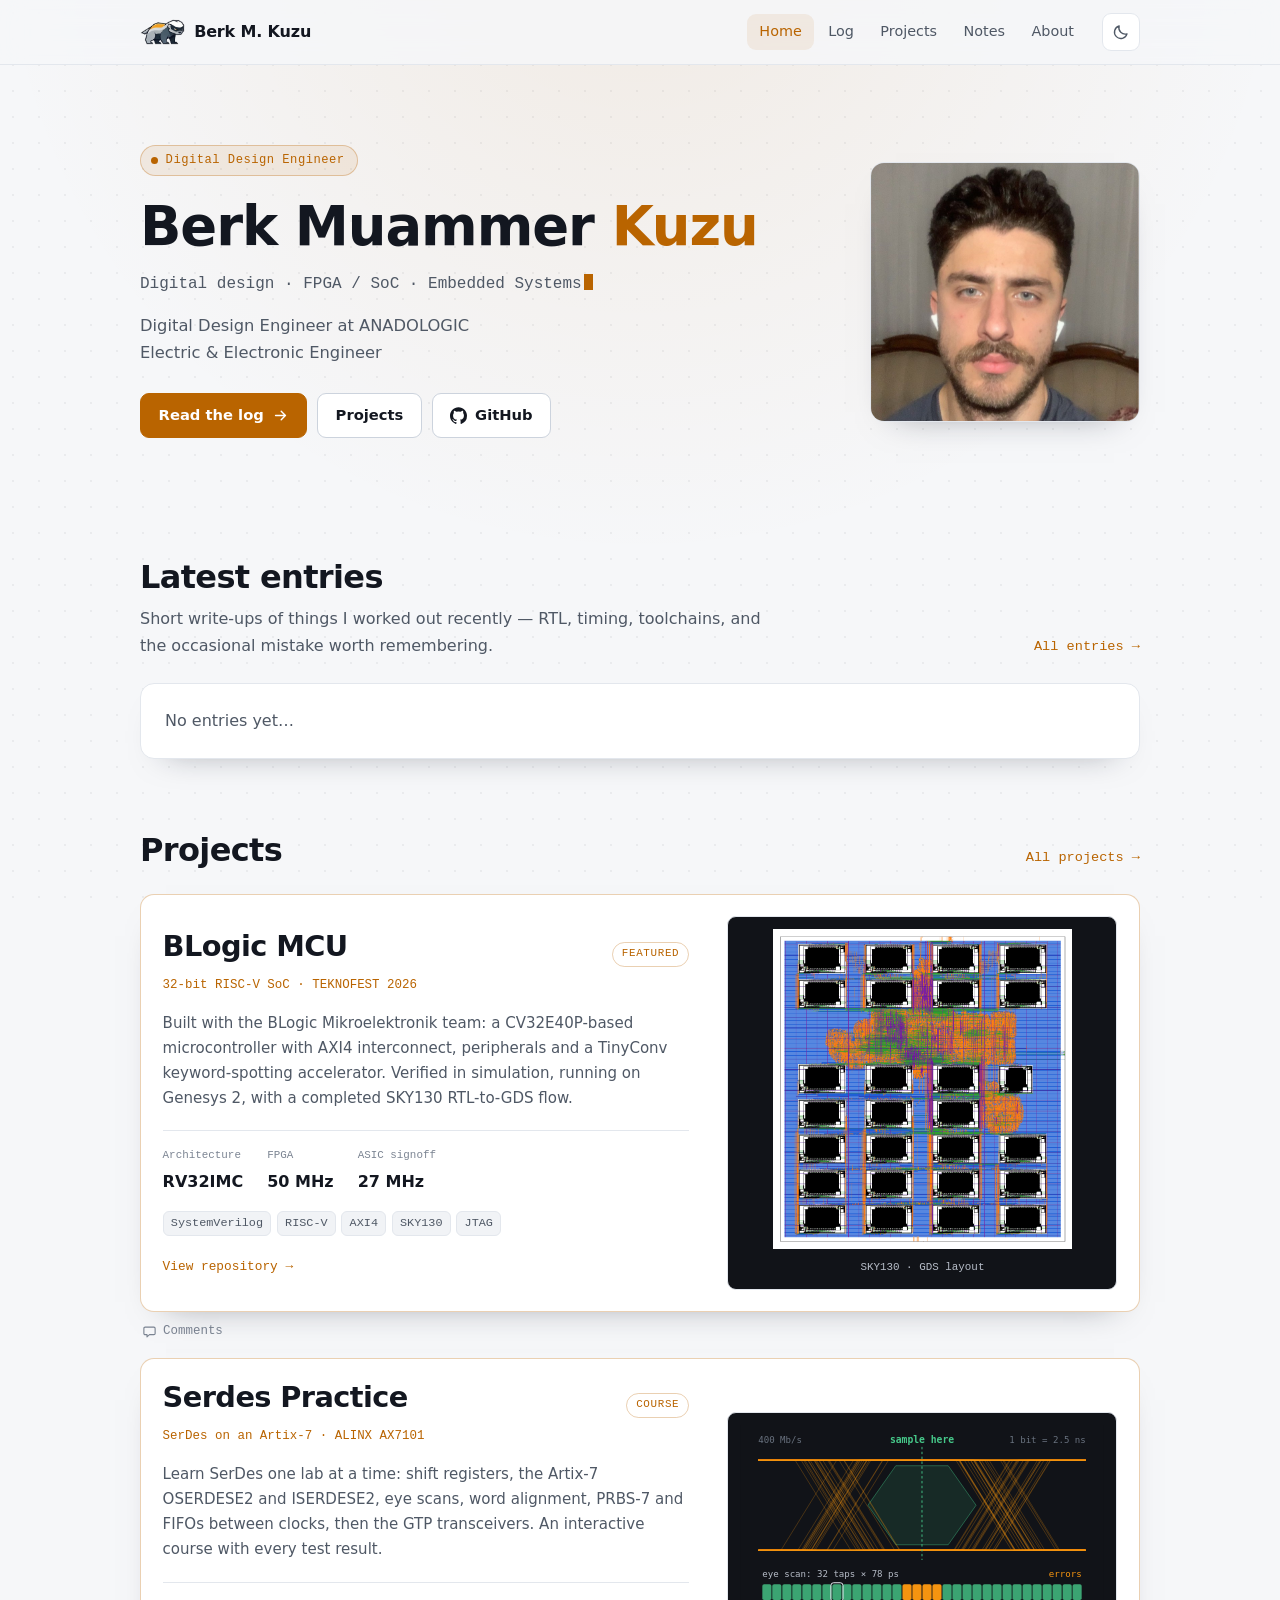
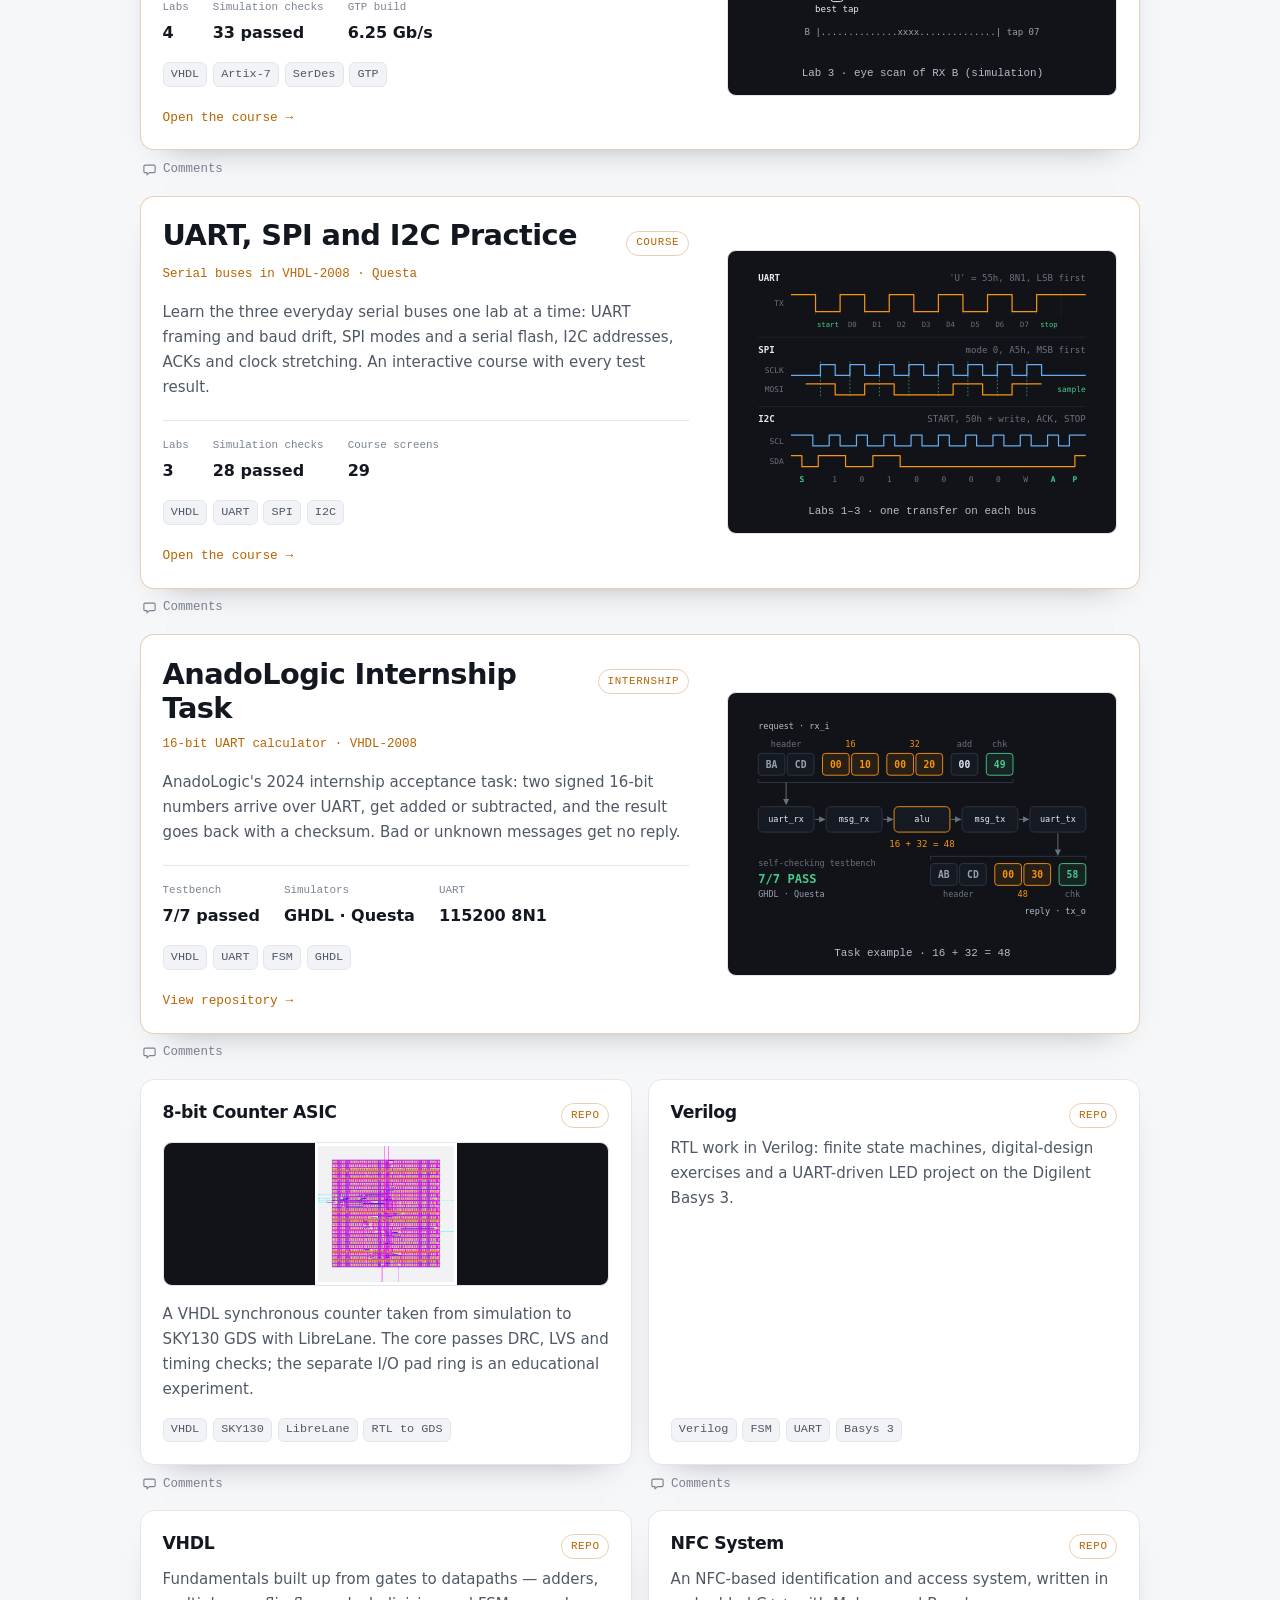
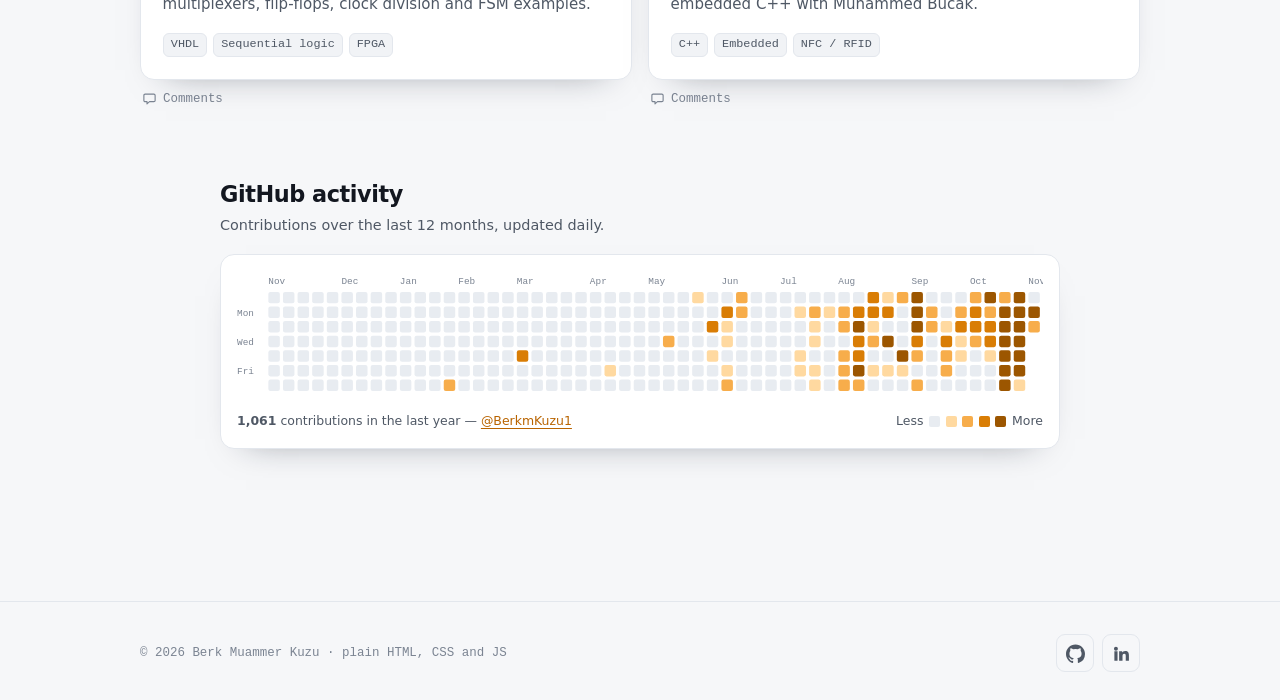
==== index.html @ ff91a5f0 "Feature UART, SPI and I2C Practice on the home and projects pages" ====
<!DOCTYPE html>
<html lang="en">
<head>
<meta charset="UTF-8">
<meta name="viewport" content="width=device-width, initial-scale=1">

<title>Berk Muammer Kuzu — Digital Design &amp; FPGA</title>
<meta name="description" content="Electrical and Electronics Engineering student at Ostim Technical University. Digital design, FPGA/RTL, embedded systems — projects, notes and a learning log.">
<meta name="author" content="Berk Muammer Kuzu">
<link rel="canonical" href="https://berkkuzu.com/">

<meta property="og:type" content="website">
<meta property="og:site_name" content="berkkuzu.com">
<meta property="og:title" content="Berk Muammer Kuzu — Digital Design &amp; FPGA">
<meta property="og:description" content="Digital design, FPGA/RTL and embedded systems. Projects, notes and a learning log.">
<meta property="og:url" content="https://berkkuzu.com/">
<meta property="og:image" content="https://berkkuzu.com/assets/og.jpg">
<meta name="twitter:card" content="summary_large_image">

<meta name="theme-color" content="#0b0d11" media="(prefers-color-scheme: dark)">
<meta name="theme-color" content="#f6f7f9" media="(prefers-color-scheme: light)">
<link rel="icon" href="assets/favicon.png" type="image/png">
<link rel="apple-touch-icon" href="assets/favicon.png">

<link rel="stylesheet" href="style.css?v=20261104">
<!-- Applied before first paint so the page never flashes the wrong palette. -->
<script>try{var t=localStorage.getItem("theme");if(t){document.documentElement.setAttribute("data-theme",t);}}catch(e){}</script>
</head>
<body>

<a class="skip-link" href="#main">Skip to content</a>

<header class="site-header">
    <div class="container header-inner">
        <a class="brand" href="index.html">
            <img src="assets/badger.png" alt="Ostim BLogic" height="26">
            <span class="brand-name">Berk M. Kuzu</span>
        </a>

        <nav class="site-nav" id="site-nav" aria-label="Main">
            <ul>
                <li><a href="index.html" aria-current="page">Home</a></li>
                <li><a href="log.html">Log</a></li>
                <li><a href="projects.html">Projects</a></li>
                <li><a href="notes.html">Notes</a></li>
                <li><a href="about.html">About</a></li>
            </ul>
        </nav>

        <button type="button" class="icon-btn theme-toggle" aria-label="Switch theme">
            <svg class="icon-sun" viewBox="0 0 24 24" fill="none" stroke="currentColor" stroke-width="1.8" stroke-linecap="round" aria-hidden="true"><circle cx="12" cy="12" r="4.2"/><path d="M12 2v2M12 20v2M2 12h2M20 12h2M4.9 4.9l1.4 1.4M17.7 17.7l1.4 1.4M19.1 4.9l-1.4 1.4M6.3 17.7l-1.4 1.4"/></svg>
            <svg class="icon-moon" viewBox="0 0 24 24" fill="none" stroke="currentColor" stroke-width="1.8" stroke-linecap="round" stroke-linejoin="round" aria-hidden="true"><path d="M20 14.5A8.5 8.5 0 0 1 9.5 4a8.5 8.5 0 1 0 10.5 10.5z"/></svg>
        </button>

        <button type="button" class="icon-btn nav-toggle" aria-label="Menu" aria-expanded="false" aria-controls="site-nav">
            <svg viewBox="0 0 24 24" fill="none" stroke="currentColor" stroke-width="1.8" stroke-linecap="round" aria-hidden="true"><path d="M4 7h16M4 12h16M4 17h16"/></svg>
        </button>
    </div>
</header>

<main id="main">

    <section class="hero">
        <div class="container hero-inner">
            <div>
                <p class="status-pill">
                    <span class="status-dot" aria-hidden="true"></span>
                    Digital Design Engineer
                </p>

                <h1>Berk Muammer <span class="surname">Kuzu</span></h1>

                <p class="hero-role mono">
                    Digital design &middot; FPGA / SoC &middot; Embedded Systems<span class="cursor" aria-hidden="true"></span>
                </p>

                <p class="hero-lede">
                    Digital Design Engineer at ANADOLOGIC <br>
                    Electric & Electronic Engineer
                </p>

                <div class="hero-actions">
                    <a class="btn btn-primary" href="log.html">
                        Read the log
                        <svg viewBox="0 0 24 24" fill="none" stroke="currentColor" stroke-width="2" stroke-linecap="round" stroke-linejoin="round" aria-hidden="true"><path d="M5 12h14M13 6l6 6-6 6"/></svg>
                    </a>
                    <a class="btn" href="projects.html">Projects</a>
                    <a class="btn" href="https://github.com/BerkmKuzu1" target="_blank" rel="noopener">
                        <svg viewBox="0 0 24 24" fill="currentColor" aria-hidden="true"><path d="M12 .5C5.37.5 0 5.87 0 12.5c0 5.3 3.44 9.8 8.21 11.39.6.11.82-.26.82-.58 0-.29-.01-1.05-.02-2.06-3.34.73-4.04-1.61-4.04-1.61-.55-1.39-1.34-1.76-1.34-1.76-1.09-.75.08-.73.08-.73 1.21.08 1.84 1.24 1.84 1.24 1.07 1.84 2.81 1.31 3.5 1 .11-.78.42-1.31.76-1.61-2.67-.3-5.47-1.33-5.47-5.93 0-1.31.47-2.38 1.24-3.22-.12-.3-.54-1.52.12-3.18 0 0 1.01-.32 3.3 1.23a11.5 11.5 0 0 1 6.01 0c2.29-1.55 3.3-1.23 3.3-1.23.66 1.66.24 2.88.12 3.18.77.84 1.24 1.91 1.24 3.22 0 4.61-2.81 5.62-5.49 5.92.43.37.81 1.1.81 2.22 0 1.6-.01 2.9-.01 3.29 0 .32.22.7.83.58A12 12 0 0 0 24 12.5C24 5.87 18.63.5 12 .5z"/></svg>
                        GitHub
                    </a>
                </div>
            </div>

            <!-- ?v=2 busts the browser cache. The photo was replaced under the
                 same filename, and without this browsers keep serving the old
                 one. Bump the number whenever the file changes. -->
            <img class="hero-portrait" src="Berk_Muammer_Kuzu.png?v=2"
                 alt="Berk Muammer Kuzu" width="260" height="260">
        </div>
    </section>

    <section class="section" id="latest">
        <div class="container">
            <div class="section-head">
                <div>
                    <h2>Latest entries</h2>
                    <p class="section-intro">
                        Short write-ups of things I worked out recently — RTL, timing,
                        toolchains, and the occasional mistake worth remembering.
                    </p>
                </div>
                <a class="link-more" href="log.html">All entries &rarr;</a>
            </div>

            <ul class="log-list" id="log-latest">
                <li class="log-entry">
                    <p class="muted">No entries yet&hellip;</p>
                </li>
            </ul>
        </div>
    </section>

    <section class="section">
        <div class="container">
            <div class="section-head">
                <div>
                    <h2>Projects</h2>
                </div>
                <a class="link-more" href="projects.html">All projects &rarr;</a>
            </div>

            <ul class="card-grid project-grid">
                <li class="project-wide" data-thread="blogic-mcu">
                    <a class="card project-featured" href="https://github.com/BerkmKuzu1/BLogic-MCU" target="_blank" rel="noopener">
                        <div class="project-copy">
                            <div class="card-head">
                                <h3>BLogic MCU</h3>
                                <span class="badge badge-accent">Featured</span>
                            </div>
                            <span class="project-subtitle mono">32-bit RISC-V SoC &middot; TEKNOFEST 2026</span>
                            <p>
                                Built with the BLogic Mikroelektronik team: a CV32E40P-based
                                microcontroller with AXI4 interconnect, peripherals and a
                                TinyConv keyword-spotting accelerator. Verified in simulation,
                                running on Genesys 2, with a completed SKY130 RTL-to-GDS flow.
                            </p>
                            <dl class="project-results">
                                <div><dt>Architecture</dt><dd>RV32IMC</dd></div>
                                <div><dt>FPGA</dt><dd>50 MHz</dd></div>
                                <div><dt>ASIC signoff</dt><dd>27 MHz</dd></div>
                            </dl>
                            <ul class="tags"><li>SystemVerilog</li><li>RISC-V</li><li>AXI4</li><li>SKY130</li><li>JTAG</li></ul>
                            <span class="project-repo mono">View repository &rarr;</span>
                        </div>
                        <figure class="project-visual">
                            <img src="assets/projects/blogic-asic-layout.jpg" alt="BLogic MCU ASIC physical layout on SKY130" width="2050" height="2200" loading="lazy" decoding="async">
                            <figcaption>SKY130 &middot; GDS layout</figcaption>
                        </figure>
                    </a>
                </li>

                <li class="project-wide" data-thread="serdes-practice">
                    <a class="card project-featured" href="serdes.html">
                        <div class="project-copy">
                            <div class="card-head">
                                <h3>Serdes Practice</h3>
                                <span class="badge badge-accent">Course</span>
                            </div>
                            <span class="project-subtitle mono">SerDes on an Artix-7 &middot; ALINX AX7101</span>
                            <p>
                                Learn SerDes one lab at a time: shift registers, the Artix-7
                                OSERDESE2 and ISERDESE2, eye scans, word alignment, PRBS-7 and
                                FIFOs between clocks, then the GTP transceivers. An interactive
                                course with every test result.
                            </p>
                            <dl class="project-results">
                                <div><dt>Labs</dt><dd>4</dd></div>
                                <div><dt>Simulation checks</dt><dd>33 passed</dd></div>
                                <div><dt>GTP build</dt><dd>6.25 Gb/s</dd></div>
                            </dl>
                            <ul class="tags"><li>VHDL</li><li>Artix-7</li><li>SerDes</li><li>GTP</li></ul>
                            <span class="project-repo mono">Open the course &rarr;</span>
                        </div>
                        <figure class="project-visual">
                            <img src="assets/projects/serdes-eye.svg" alt="Eye diagram of a 400 Mb/s line and the 32-tap IDELAY eye scan of Lab 3" width="600" height="380" loading="lazy" decoding="async">
                            <figcaption>Lab 3 &middot; eye scan of RX B (simulation)</figcaption>
                        </figure>
                    </a>
                </li>

                <li class="project-wide" data-thread="uart-spi-i2c-practice">
                    <a class="card project-featured" href="uart-spi-i2c.html">
                        <div class="project-copy">
                            <div class="card-head">
                                <h3>UART, SPI and I2C Practice</h3>
                                <span class="badge badge-accent">Course</span>
                            </div>
                            <span class="project-subtitle mono">Serial buses in VHDL-2008 &middot; Questa</span>
                            <p>
                                Learn the three everyday serial buses one lab at a time: UART
                                framing and baud drift, SPI modes and a serial flash, I2C
                                addresses, ACKs and clock stretching. An interactive course
                                with every test result.
                            </p>
                            <dl class="project-results">
                                <div><dt>Labs</dt><dd>3</dd></div>
                                <div><dt>Simulation checks</dt><dd>28 passed</dd></div>
                                <div><dt>Course screens</dt><dd>29</dd></div>
                            </dl>
                            <ul class="tags"><li>VHDL</li><li>UART</li><li>SPI</li><li>I2C</li></ul>
                            <span class="project-repo mono">Open the course &rarr;</span>
                        </div>
                        <figure class="project-visual">
                            <img src="assets/projects/uart-spi-i2c.svg" alt="A UART frame, an SPI mode 0 transfer and an I2C address byte with its ACK" width="600" height="380" loading="lazy" decoding="async">
                            <figcaption>Labs 1&ndash;3 &middot; one transfer on each bus</figcaption>
                        </figure>
                    </a>
                </li>

                <li class="project-wide" data-thread="anadologic-internship-acceptance-task-2024">
                    <a class="card project-featured" href="https://github.com/BerkmKuzu1/2024-ANADOLOGIC-FIRST-INTERNSHIP-ACCEPTANCE-TASK" target="_blank" rel="noopener">
                        <div class="project-copy">
                            <div class="card-head">
                                <h3>AnadoLogic Internship Task</h3>
                                <span class="badge badge-accent">Internship</span>
                            </div>
                            <span class="project-subtitle mono">16-bit UART calculator &middot; VHDL-2008</span>
                            <p>
                                AnadoLogic's 2024 internship acceptance task: two signed 16-bit
                                numbers arrive over UART, get added or subtracted, and the result
                                goes back with a checksum. Bad or unknown messages get no reply.
                            </p>
                            <dl class="project-results">
                                <div><dt>Testbench</dt><dd>7/7 passed</dd></div>
                                <div><dt>Simulators</dt><dd>GHDL &middot; Questa</dd></div>
                                <div><dt>UART</dt><dd>115200 8N1</dd></div>
                            </dl>
                            <ul class="tags"><li>VHDL</li><li>UART</li><li>FSM</li><li>GHDL</li></ul>
                            <span class="project-repo mono">View repository &rarr;</span>
                        </div>
                        <figure class="project-visual">
                            <img src="assets/projects/uart-calculator.svg" alt="The task's example: request BA CD 00 10 00 20 00 49 in on rx_i, through uart_rx, msg_rx, alu, msg_tx and uart_tx, reply AB CD 00 30 58 out on tx_o" width="600" height="380" loading="lazy" decoding="async">
                            <figcaption>Task example &middot; 16 + 32 = 48</figcaption>
                        </figure>
                    </a>
                </li>

                <li data-thread="8bit-counter-asic">
                    <a class="card" href="https://github.com/BerkmKuzu1/8bitcounter-asic" target="_blank" rel="noopener">
                        <div class="card-head">
                            <h3>8-bit Counter ASIC</h3>
                            <span class="badge badge-accent">Repo</span>
                        </div>
                        <img class="project-thumbnail" src="assets/projects/counter8-core.png" alt="Physical layout of the 100 by 100 micrometre counter core" width="1000" height="1000" loading="lazy" decoding="async">
                        <p>
                            A VHDL synchronous counter taken from simulation to SKY130 GDS
                            with LibreLane. The core passes DRC, LVS and timing checks;
                            the separate I/O pad ring is an educational experiment.
                        </p>
                        <ul class="tags"><li>VHDL</li><li>SKY130</li><li>LibreLane</li><li>RTL to GDS</li></ul>
                    </a>
                </li>

                <li data-thread="verilog-2024">
                    <a class="card" href="https://github.com/BerkmKuzu1/Verilog" target="_blank" rel="noopener">
                        <div class="card-head">
                            <h3>Verilog</h3>
                            <span class="badge badge-accent">Repo</span>
                        </div>
                        <p>
                            RTL work in Verilog: finite state machines, digital-design
                            exercises and a UART-driven LED project on the Digilent Basys 3.
                        </p>
                        <ul class="tags"><li>Verilog</li><li>FSM</li><li>UART</li><li>Basys 3</li></ul>
                    </a>
                </li>

                <li data-thread="vhdl-2024">
                    <a class="card" href="https://github.com/BerkmKuzu1/VHDL" target="_blank" rel="noopener">
                        <div class="card-head">
                            <h3>VHDL</h3>
                            <span class="badge badge-accent">Repo</span>
                        </div>
                        <p>
                            Fundamentals built up from gates to datapaths — adders,
                            multiplexers, flip-flops, clock division and FSM examples.
                        </p>
                        <ul class="tags"><li>VHDL</li><li>Sequential logic</li><li>FPGA</li></ul>
                    </a>
                </li>

                <li data-thread="nfc-system">
                    <a class="card" href="https://github.com/BerkmKuzu1/Nfc-System-Project" target="_blank" rel="noopener">
                        <div class="card-head">
                            <h3>NFC System</h3>
                            <span class="badge badge-accent">Repo</span>
                        </div>
                        <p>
                            An NFC-based identification and access system, written in
                            embedded C++ with Muhammed Bucak.
                        </p>
                        <ul class="tags"><li>C++</li><li>Embedded</li><li>NFC / RFID</li></ul>
                    </a>
                </li>
            </ul>
        </div>
    </section>

    <section class="section" id="activity">
        <div class="container">
            <div class="section-head">
                <div>
                    <h2>GitHub activity</h2>
                    <p class="section-intro">
                        Contributions over the last 12 months, updated daily.
                    </p>
                </div>
            </div>

            <div class="activity-panel">
                <div class="activity-graph">
                    <!-- Generated by .github/workflows/contributions.yml. If the file
                         is missing, hide the section rather than show a broken image. -->
                    <img src="assets/contributions.svg"
                         alt="GitHub contribution graph for BerkmKuzu1 over the last year"
                         width="772" height="118"
                         onerror="var s=document.getElementById('activity'); if(s){s.hidden=true;}">
                </div>

                <p class="scroll-hint" aria-hidden="true">&larr; drag to scroll &rarr;</p>

                <div class="activity-foot">
                    <span id="activity-total">
                        <a href="https://github.com/BerkmKuzu1" target="_blank" rel="noopener">@BerkmKuzu1</a>
                    </span>
                    <span class="activity-legend">
                        Less
                        <i class="c0"></i>
                        <i class="c1"></i>
                        <i class="c2"></i>
                        <i class="c3"></i>
                        <i class="c4"></i>
                        More
                    </span>
                </div>
            </div>
        </div>
    </section>

</main>

<footer class="site-footer">
    <div class="container footer-inner">
        <p class="footer-note">&copy; 2026 Berk Muammer Kuzu &middot; plain HTML, CSS and JS</p>
        <div class="social-links">
            <a href="https://github.com/BerkmKuzu1" target="_blank" rel="noopener" aria-label="GitHub">
                <svg viewBox="0 0 24 24" fill="currentColor" aria-hidden="true"><path d="M12 .5C5.37.5 0 5.87 0 12.5c0 5.3 3.44 9.8 8.21 11.39.6.11.82-.26.82-.58 0-.29-.01-1.05-.02-2.06-3.34.73-4.04-1.61-4.04-1.61-.55-1.39-1.34-1.76-1.34-1.76-1.09-.75.08-.73.08-.73 1.21.08 1.84 1.24 1.84 1.24 1.07 1.84 2.81 1.31 3.5 1 .11-.78.42-1.31.76-1.61-2.67-.3-5.47-1.33-5.47-5.93 0-1.31.47-2.38 1.24-3.22-.12-.3-.54-1.52.12-3.18 0 0 1.01-.32 3.3 1.23a11.5 11.5 0 0 1 6.01 0c2.29-1.55 3.3-1.23 3.3-1.23.66 1.66.24 2.88.12 3.18.77.84 1.24 1.91 1.24 3.22 0 4.61-2.81 5.62-5.49 5.92.43.37.81 1.1.81 2.22 0 1.6-.01 2.9-.01 3.29 0 .32.22.7.83.58A12 12 0 0 0 24 12.5C24 5.87 18.63.5 12 .5z"/></svg>
            </a>
            <a href="https://www.linkedin.com/in/berk-muammer-kuzu/" target="_blank" rel="noopener" aria-label="LinkedIn">
                <svg viewBox="0 0 24 24" fill="currentColor" aria-hidden="true"><path d="M4.98 3.5a2.5 2.5 0 1 1 0 5 2.5 2.5 0 0 1 0-5zM3 9h4v12H3zM9 9h3.8v1.64h.05c.53-.95 1.83-1.95 3.76-1.95 4.02 0 4.76 2.5 4.76 5.76V21h-4v-5.6c0-1.34-.02-3.06-1.9-3.06-1.9 0-2.19 1.46-2.19 2.96V21H9z"/></svg>
            </a>
        </div>
    </div>
</footer>

<script src="script.js"></script>
</body>
</html>
---- style.css ----
/* ==========================================================================
   berkkuzu.com
   Tokens → base → layout → components → responsive.
   Dark is the default; the light palette only overrides the tokens.
   ========================================================================== */

:root {
    /* surfaces */
    --bg:            #0b0d11;
    --bg-soft:       #10141b;
    --surface:       #141922;
    --surface-2:     #1a202b;
    --border:        #222a36;
    --border-strong: #2e3846;

    /* text */
    --text:          #e8ecf2;
    --text-dim:      #98a1af;
    --text-mute:     #69727f;

    /* accent */
    --accent:        #f59410;
    --accent-hi:     #ffab33;
    --accent-ink:    #0b0d11;
    --accent-soft:   rgba(245, 148, 16, 0.13);
    --accent-line:   rgba(245, 148, 16, 0.38);

    --grid-dot:      rgba(255, 255, 255, 0.045);
    --shadow:        0 18px 40px -24px rgba(0, 0, 0, 0.9);

    /* Contribution-graph ramp, least to most. */
    --cell-0: #1a2029;
    --cell-1: #5c3a05;
    --cell-2: #a35f02;
    --cell-3: #f59410;
    --cell-4: #ffc166;

    --font-sans: system-ui, -apple-system, "Segoe UI", Roboto, "Helvetica Neue",
                 Arial, sans-serif;
    --font-mono: ui-monospace, "Cascadia Code", "JetBrains Mono", "SF Mono",
                 "Segoe UI Mono", Consolas, monospace;

    --radius:    14px;
    --radius-sm: 9px;
    --maxw:      1080px;
    --gutter:    clamp(1.25rem, 4vw, 2.5rem);
    --speed:     0.2s;
}

/* Light palette. Applies when the OS asks for it, unless the visitor has
   explicitly chosen dark, and always when they have explicitly chosen light. */
@media (prefers-color-scheme: light) {
    :root:not([data-theme="dark"]) {
        --bg:            #f6f7f9;
        --bg-soft:       #ffffff;
        --surface:       #ffffff;
        --surface-2:     #f1f3f6;
        --border:        #e3e7ed;
        --border-strong: #ccd3dd;

        --text:          #131720;
        --text-dim:      #4f5865;
        --text-mute:     #7b8492;

        --accent:        #b96400;
        --accent-hi:     #8f4d00;
        --accent-ink:    #ffffff;
        --accent-soft:   rgba(185, 100, 0, 0.09);
        --accent-line:   rgba(185, 100, 0, 0.3);

        --grid-dot:      rgba(15, 20, 30, 0.05);
        --shadow:        0 16px 34px -26px rgba(20, 28, 44, 0.5);

        --cell-0: #e8ecf1;
        --cell-1: #ffd9a0;
        --cell-2: #f7ad4b;
        --cell-3: #d97d05;
        --cell-4: #9c5600;
    }
}

:root[data-theme="light"] {
    --bg:            #f6f7f9;
    --bg-soft:       #ffffff;
    --surface:       #ffffff;
    --surface-2:     #f1f3f6;
    --border:        #e3e7ed;
    --border-strong: #ccd3dd;

    --text:          #131720;
    --text-dim:      #4f5865;
    --text-mute:     #7b8492;

    --accent:        #b96400;
    --accent-hi:     #8f4d00;
    --accent-ink:    #ffffff;
    --accent-soft:   rgba(185, 100, 0, 0.09);
    --accent-line:   rgba(185, 100, 0, 0.3);

    --grid-dot:      rgba(15, 20, 30, 0.05);
    --shadow:        0 16px 34px -26px rgba(20, 28, 44, 0.5);

    --cell-0: #e8ecf1;
    --cell-1: #ffd9a0;
    --cell-2: #f7ad4b;
    --cell-3: #d97d05;
    --cell-4: #9c5600;
}

/* --------------------------------------------------------------------------
   Base
   -------------------------------------------------------------------------- */
*, *::before, *::after { box-sizing: border-box; }

html {
    scroll-behavior: smooth;
    /* Anchored log entries land below the sticky header instead of under it. */
    scroll-padding-top: 90px;
    -webkit-text-size-adjust: 100%;
}

body {
    margin: 0;
    background-color: var(--bg);
    /* Dot grid, plus a warm bloom behind the top of the page. */
    background-image:
        radial-gradient(circle at 50% -10%, var(--accent-soft), transparent 55%),
        radial-gradient(var(--grid-dot) 1px, transparent 1px);
    background-size: 100% 900px, 26px 26px;
    background-repeat: no-repeat, repeat;
    background-attachment: scroll, fixed;
    color: var(--text);
    font-family: var(--font-sans);
    font-size: 16px;
    line-height: 1.65;
    min-height: 100vh;
    display: flex;
    flex-direction: column;
    -webkit-font-smoothing: antialiased;
}

a { color: var(--accent); text-decoration-thickness: 1px; text-underline-offset: 3px; }

img, svg { max-width: 100%; }

h1, h2, h3, h4 {
    line-height: 1.2;
    letter-spacing: -0.02em;
    margin: 0;
}

p { margin: 0 0 1rem; }
p:last-child { margin-bottom: 0; }

:focus-visible {
    outline: 2px solid var(--accent);
    outline-offset: 3px;
    border-radius: 4px;
}

.skip-link {
    position: absolute;
    left: -9999px;
    top: 0;
    z-index: 100;
    background: var(--accent);
    color: var(--accent-ink);
    padding: 10px 18px;
    font-weight: 600;
    text-decoration: none;
}
.skip-link:focus { left: 8px; top: 8px; }

.container {
    width: 100%;
    max-width: var(--maxw);
    margin-inline: auto;
    padding-inline: var(--gutter);
}

.mono { font-family: var(--font-mono); }
.muted { color: var(--text-dim); }

/* --------------------------------------------------------------------------
   Header
   -------------------------------------------------------------------------- */
.site-header {
    position: sticky;
    top: 0;
    z-index: 40;
    /* Opaque first: without color-mix support the translucent value is dropped
       and an unset background would let content scroll through the bar. */
    background: var(--bg);
    background: color-mix(in srgb, var(--bg) 82%, transparent);
    backdrop-filter: blur(12px);
    border-bottom: 1px solid var(--border);
}

.header-inner {
    display: flex;
    align-items: center;
    gap: 1rem;
    min-height: 64px;
}

.brand {
    display: inline-flex;
    align-items: center;
    gap: 0.6rem;
    text-decoration: none;
    color: var(--text);
    font-weight: 650;
    letter-spacing: -0.01em;
    margin-right: auto;
}

/* Auto width: the badger is a landscape mark, and a fixed square would squash
   it. Height is what keeps the header bar a consistent size. */
.brand img { height: 26px; width: auto; display: block; }
.brand .brand-name { white-space: nowrap; }
.brand:hover { color: var(--accent); }

.site-nav ul {
    display: flex;
    align-items: center;
    gap: 0.15rem;
    list-style: none;
    margin: 0;
    padding: 0;
}

.site-nav a {
    display: block;
    padding: 0.4rem 0.75rem;
    border-radius: var(--radius-sm);
    color: var(--text-dim);
    text-decoration: none;
    font-size: 0.9rem;
    font-weight: 500;
    transition: color var(--speed), background-color var(--speed);
}

.site-nav a:hover { color: var(--text); background: var(--surface-2); }

.site-nav a[aria-current="page"] {
    color: var(--accent);
    background: var(--accent-soft);
}

.icon-btn {
    display: inline-flex;
    align-items: center;
    justify-content: center;
    width: 38px;
    height: 38px;
    flex: none;
    border: 1px solid var(--border);
    border-radius: var(--radius-sm);
    background: var(--surface);
    color: var(--text-dim);
    cursor: pointer;
    transition: color var(--speed), border-color var(--speed);
}

.icon-btn:hover { color: var(--accent); border-color: var(--accent-line); }
.icon-btn svg { width: 18px; height: 18px; }

/* Only one of the two theme glyphs is ever shown. */
.theme-toggle .icon-moon { display: none; }
:root[data-theme="dark"] .theme-toggle .icon-sun,
:root[data-theme="light"] .theme-toggle .icon-moon { display: none; }
:root[data-theme="dark"] .theme-toggle .icon-moon,
:root[data-theme="light"] .theme-toggle .icon-sun { display: block; }

/* No stored choice yet: the button has to offer the *other* theme, which on a
   light OS means the moon, not the sun the base rule would show. */
@media (prefers-color-scheme: light) {
    :root:not([data-theme]) .theme-toggle .icon-sun { display: none; }
    :root:not([data-theme]) .theme-toggle .icon-moon { display: block; }
}

.nav-toggle { display: none; }

/* --------------------------------------------------------------------------
   Sections
   -------------------------------------------------------------------------- */
main { flex: 1 0 auto; }

.section { padding-block: clamp(2.5rem, 6vw, 4.5rem); }
.section + .section { padding-top: 0; }

.section-head {
    display: flex;
    align-items: flex-end;
    justify-content: space-between;
    gap: 1rem;
    flex-wrap: wrap;
    margin-bottom: 1.5rem;
}

.eyebrow {
    display: block;
    font-family: var(--font-mono);
    font-size: 0.75rem;
    letter-spacing: 0.14em;
    text-transform: uppercase;
    color: var(--accent);
    margin-bottom: 0.4rem;
}

.section h2 { font-size: clamp(1.5rem, 3.4vw, 2rem); }

.section-intro {
    color: var(--text-dim);
    max-width: 62ch;
    margin: 0.6rem 0 0;
}

.link-more {
    font-family: var(--font-mono);
    font-size: 0.85rem;
    text-decoration: none;
    white-space: nowrap;
}
.link-more:hover { text-decoration: underline; }

.page-head { padding-block: clamp(2rem, 5vw, 3.25rem) 0; }
.page-head h1 { font-size: clamp(1.9rem, 5vw, 2.75rem); }

/* --------------------------------------------------------------------------
   Hero
   -------------------------------------------------------------------------- */
.hero { padding-block: clamp(2.5rem, 7vw, 5rem) clamp(2rem, 5vw, 3rem); }

.hero-inner {
    display: grid;
    grid-template-columns: minmax(0, 1fr) auto;
    align-items: center;
    gap: clamp(1.5rem, 5vw, 3.5rem);
}

.hero-mark {
    width: clamp(150px, 20vw, 220px);
    height: auto;
    filter: drop-shadow(0 12px 30px rgba(245, 148, 16, 0.18));
}

/* The full-body badger is a landscape image, so it needs more width than the
   square head mark to carry the same visual weight. */
.hero-badger {
    width: clamp(240px, 36vw, 400px);
    filter: drop-shadow(0 18px 34px rgba(0, 0, 0, 0.32));
}

/* Portrait photo. A square source is not cropped at all; the 30% keeps the
   face in frame if a taller photo is ever dropped in, where anchoring to the
   top would cut the chin off. */
.hero-portrait {
    width: clamp(180px, 26vw, 270px);
    aspect-ratio: 1;
    object-fit: cover;
    object-position: center 30%;
    border-radius: var(--radius);
    border: 1px solid var(--border);
    background: var(--surface-2);
    box-shadow: var(--shadow);
}

.status-pill {
    display: inline-flex;
    align-items: center;
    gap: 0.5rem;
    padding: 0.28rem 0.75rem 0.28rem 0.6rem;
    border: 1px solid var(--accent-line);
    border-radius: 999px;
    background: var(--accent-soft);
    color: var(--accent);
    font-family: var(--font-mono);
    font-size: 0.76rem;
    letter-spacing: 0.04em;
    margin-bottom: 1.1rem;
}

.status-dot {
    width: 7px;
    height: 7px;
    border-radius: 50%;
    background: var(--accent);
    box-shadow: 0 0 0 0 var(--accent-line);
    animation: pulse 2.4s ease-out infinite;
}

@keyframes pulse {
    0%   { box-shadow: 0 0 0 0 var(--accent-line); }
    70%  { box-shadow: 0 0 0 7px rgba(245, 148, 16, 0); }
    100% { box-shadow: 0 0 0 0 rgba(245, 148, 16, 0); }
}

.hero h1 {
    font-size: clamp(2.1rem, 6vw, 3.4rem);
    margin-bottom: 0.75rem;
}

.hero h1 .surname { color: var(--accent); }

.hero-role {
    font-family: var(--font-mono);
    color: var(--text-dim);
    font-size: clamp(0.85rem, 2vw, 1rem);
    margin-bottom: 1rem;
}

/* Terminal cursor after the role line — the one bit of motion on the page. */
.cursor {
    display: inline-block;
    width: 0.55em;
    height: 1.05em;
    vertical-align: -0.16em;
    background: var(--accent);
    margin-left: 0.15em;
    animation: blink 1.15s steps(2, start) infinite;
}

@keyframes blink { to { visibility: hidden; } }

.hero-lede {
    color: var(--text-dim);
    max-width: 54ch;
    font-size: 1.02rem;
    margin-bottom: 1.6rem;
}

.hero-actions {
    display: flex;
    flex-wrap: wrap;
    gap: 0.6rem;
}

.btn {
    display: inline-flex;
    align-items: center;
    gap: 0.5rem;
    padding: 0.6rem 1.1rem;
    border-radius: var(--radius-sm);
    border: 1px solid var(--border-strong);
    background: var(--surface);
    color: var(--text);
    font-family: inherit;
    font-size: 0.92rem;
    font-weight: 550;
    text-decoration: none;
    cursor: pointer;
    transition: transform var(--speed), border-color var(--speed),
                background-color var(--speed), color var(--speed);
}

.btn:hover { transform: translateY(-2px); border-color: var(--accent-line); }
.btn svg { width: 17px; height: 17px; }

.btn-primary {
    background: var(--accent);
    border-color: var(--accent);
    color: var(--accent-ink);
}
.btn-primary:hover { background: var(--accent-hi); border-color: var(--accent-hi); }

/* --------------------------------------------------------------------------
   Cards
   -------------------------------------------------------------------------- */
.card-grid {
    display: grid;
    grid-template-columns: repeat(auto-fit, minmax(280px, 1fr));
    gap: 1rem;
    list-style: none;
    margin: 0;
    padding: 0;
}

/* The li is the grid item; making it a flex container is what lets the card
   inside actually fill the row height. */
.card-grid > li { display: flex; }

.card {
    position: relative;
    display: flex;
    flex-direction: column;
    height: 100%;
    padding: 1.35rem;
    background: var(--surface);
    border: 1px solid var(--border);
    border-radius: var(--radius);
    text-decoration: none;
    color: inherit;
    box-shadow: var(--shadow);
    transition: transform var(--speed), border-color var(--speed),
                background-color var(--speed);
}

a.card:hover {
    transform: translateY(-3px);
    border-color: var(--accent-line);
    background: var(--bg-soft);
}

/* Accent hairline along the top edge, drawn in on hover. */
.card::after {
    content: "";
    position: absolute;
    inset: -1px -1px auto;
    height: 2px;
    border-radius: var(--radius) var(--radius) 0 0;
    background: linear-gradient(90deg, var(--accent), transparent);
    opacity: 0;
    transition: opacity var(--speed);
}
a.card:hover::after { opacity: 1; }

.card-head {
    display: flex;
    align-items: baseline;
    justify-content: space-between;
    gap: 0.75rem;
    margin-bottom: 0.5rem;
}

.card h3 { font-size: 1.08rem; }
a.card:hover h3 { color: var(--accent); }

.card p {
    color: var(--text-dim);
    font-size: 0.94rem;
    margin-bottom: 0;
}

.card .tags { margin-top: auto; padding-top: 1rem; }

/* Project cards use the existing palette and keep the MCU as the lead project. */
.project-grid { grid-template-columns: repeat(2, minmax(0, 1fr)); }
.project-grid > li { min-width: 0; }
.project-grid .card { width: 100%; }
.project-wide { grid-column: 1 / -1; }

.project-featured {
    display: grid;
    grid-template-columns: minmax(0, 1.35fr) minmax(0, 1fr);
    align-items: center;
    gap: clamp(1.25rem, 3vw, 2.5rem);
    border-color: var(--accent-line);
}

.project-featured h3 { font-size: clamp(1.4rem, 3vw, 1.8rem); }
.project-copy { display: flex; flex-direction: column; min-width: 0; }

.project-subtitle {
    font-size: 0.78rem;
    color: var(--accent);
    margin-bottom: 1rem;
}

.project-results {
    display: flex;
    flex-wrap: wrap;
    gap: 1rem 1.5rem;
    margin: 1.25rem 0 0;
    padding-top: 1rem;
    border-top: 1px solid var(--border);
}

.project-results dt {
    font-family: var(--font-mono);
    font-size: 0.68rem;
    color: var(--text-mute);
}

.project-results dd { margin: 0.2rem 0 0; font-weight: 600; }
.project-repo { margin-top: 1.25rem; color: var(--accent); font-size: 0.8rem; }

.project-visual {
    margin: 0;
    padding: 0.75rem;
    background: #111318;
    border: 1px solid var(--border);
    border-radius: var(--radius-sm);
}

.project-visual img {
    display: block;
    width: 100%;
    height: auto;
    max-height: 320px;
    object-fit: contain;
}

.project-visual figcaption {
    margin-top: 0.6rem;
    color: #b7bdc8;
    font-family: var(--font-mono);
    font-size: 0.68rem;
    text-align: center;
}

.project-thumbnail {
    width: 100%;
    height: 144px;
    object-fit: contain;
    background: #111318;
    border: 1px solid var(--border);
    border-radius: var(--radius-sm);
    margin: 0.4rem 0 1rem;
}

.badge {
    flex: none;
    font-family: var(--font-mono);
    font-size: 0.68rem;
    letter-spacing: 0.06em;
    text-transform: uppercase;
    color: var(--text-mute);
    border: 1px solid var(--border);
    border-radius: 999px;
    padding: 0.15rem 0.55rem;
    white-space: nowrap;
}

.badge-accent { color: var(--accent); border-color: var(--accent-line); }

.tags {
    display: flex;
    flex-wrap: wrap;
    gap: 0.35rem;
    list-style: none;
    margin: 0;
    padding: 0;
}

.tags li,
.tag {
    font-family: var(--font-mono);
    font-size: 0.74rem;
    color: var(--text-dim);
    background: var(--surface-2);
    border: 1px solid var(--border);
    border-radius: 6px;
    padding: 0.1rem 0.45rem;
}

/* --------------------------------------------------------------------------
   Learning log
   -------------------------------------------------------------------------- */
.log-controls {
    display: flex;
    flex-wrap: wrap;
    align-items: center;
    gap: 0.75rem;
    margin-bottom: 1.5rem;
}

.search-box {
    position: relative;
    flex: 1 1 240px;
    max-width: 340px;
}

.search-box svg {
    position: absolute;
    left: 0.7rem;
    top: 50%;
    transform: translateY(-50%);
    width: 16px;
    height: 16px;
    color: var(--text-mute);
    pointer-events: none;
}

.search-box input {
    width: 100%;
    padding: 0.55rem 0.8rem 0.55rem 2.2rem;
    background: var(--surface);
    border: 1px solid var(--border);
    border-radius: var(--radius-sm);
    color: var(--text);
    font: inherit;
    font-size: 0.9rem;
}

.search-box input::placeholder { color: var(--text-mute); }
.search-box input:focus { border-color: var(--accent-line); outline: none; }

.chips {
    display: flex;
    flex-wrap: wrap;
    gap: 0.35rem;
    list-style: none;
    margin: 0;
    padding: 0;
}

.chip {
    font-family: var(--font-mono);
    font-size: 0.78rem;
    padding: 0.3rem 0.7rem;
    border: 1px solid var(--border);
    border-radius: 999px;
    background: var(--surface);
    color: var(--text-dim);
    cursor: pointer;
    transition: color var(--speed), border-color var(--speed),
                background-color var(--speed);
}

.chip:hover { color: var(--text); border-color: var(--border-strong); }

.chip[aria-pressed="true"] {
    color: var(--accent);
    border-color: var(--accent-line);
    background: var(--accent-soft);
}

.log-list {
    list-style: none;
    margin: 0;
    padding: 0;
    display: grid;
    gap: 1rem;
}

.log-entry {
    padding: 1.5rem;
    background: var(--surface);
    border: 1px solid var(--border);
    border-radius: var(--radius);
    box-shadow: var(--shadow);
    scroll-margin-top: 90px;
}

/* Landing on a permalink highlights the entry so it is obvious which one. */
.log-entry:target { border-color: var(--accent-line); }

.log-meta {
    display: flex;
    flex-wrap: wrap;
    align-items: center;
    gap: 0.5rem;
    font-family: var(--font-mono);
    font-size: 0.78rem;
    color: var(--text-mute);
    margin-bottom: 0.5rem;
}

.log-entry h3 { font-size: 1.2rem; margin-bottom: 0.6rem; }

.log-entry h3 a {
    color: inherit;
    text-decoration: none;
}
.log-entry h3 a:hover { color: var(--accent); }

.log-body { color: var(--text-dim); }
.log-body p { font-size: 0.96rem; }
.log-body strong { color: var(--text); font-weight: 600; }

.log-body ul {
    margin: 0 0 1rem;
    padding-left: 1.15rem;
    font-size: 0.96rem;
}

.log-body li { margin-bottom: 0.3rem; }
.log-body li::marker { color: var(--accent); }

.log-body pre {
    margin: 1rem 0;
    padding: 0.9rem 1rem;
    background: var(--bg-soft);
    border: 1px solid var(--border);
    border-radius: var(--radius-sm);
    overflow-x: auto;
    font-family: var(--font-mono);
    font-size: 0.84rem;
    line-height: 1.55;
    color: var(--text);
}

.log-body code { font-family: var(--font-mono); font-size: 0.9em; }

.log-body :not(pre) > code {
    background: var(--surface-2);
    border: 1px solid var(--border);
    border-radius: 5px;
    padding: 0.05em 0.35em;
    color: var(--accent);
}

.log-links {
    display: flex;
    flex-wrap: wrap;
    gap: 0.75rem;
    margin-top: 1rem;
    font-size: 0.88rem;
    font-family: var(--font-mono);
}

.log-foot {
    display: flex;
    flex-wrap: wrap;
    gap: 0.5rem;
    align-items: center;
    justify-content: space-between;
    margin-top: 1.1rem;
    padding-top: 0.9rem;
    border-top: 1px solid var(--border);
}

.empty-state {
    padding: 2.5rem 1.5rem;
    text-align: center;
    color: var(--text-dim);
    border: 1px dashed var(--border-strong);
    border-radius: var(--radius);
}

/* --------------------------------------------------------------------------
   Activity panel
   -------------------------------------------------------------------------- */
#activity .container { max-width: 920px; }
#activity .section-head { margin-bottom: 1rem; }
#activity h2 { font-size: 1.4rem; }
#activity .section-intro { font-size: 0.9rem; margin-top: 0.35rem; }

.activity-panel {
    background: var(--surface);
    border: 1px solid var(--border);
    border-radius: var(--radius);
    padding: 1rem;
    box-shadow: var(--shadow);
}

.activity-graph {
    overflow-x: auto;
    overflow-y: hidden;
    padding-bottom: 0.5rem;
    scrollbar-width: thin;
    scrollbar-color: var(--border-strong) transparent;
}

.activity-graph::-webkit-scrollbar { height: 8px; }
.activity-graph::-webkit-scrollbar-track { background: transparent; }
.activity-graph::-webkit-scrollbar-thumb {
    background: var(--border-strong);
    border-radius: 4px;
}

.activity-graph img,
.activity-graph svg {
    display: block;
    min-width: 600px;
    width: 100%;
    height: auto;
}

/* script.js swaps the <img> for the SVG itself, which is what lets the graph
   follow the theme tokens instead of the colours baked in at build time. */
.activity-graph svg .c0 { fill: var(--cell-0); }
.activity-graph svg .c1 { fill: var(--cell-1); }
.activity-graph svg .c2 { fill: var(--cell-2); }
.activity-graph svg .c3 { fill: var(--cell-3); }
.activity-graph svg .c4 { fill: var(--cell-4); }
.activity-graph svg text { fill: var(--text-mute); }

.activity-foot {
    display: flex;
    flex-wrap: wrap;
    align-items: center;
    justify-content: space-between;
    gap: 0.5rem;
    margin-top: 0.6rem;
    font-size: 0.78rem;
    color: var(--text-dim);
}

.activity-legend { display: flex; align-items: center; gap: 0.35rem; }

.activity-legend i {
    width: 11px;
    height: 11px;
    border-radius: 2px;
    display: inline-block;
}

.activity-legend .c0 { background: var(--cell-0); }
.activity-legend .c1 { background: var(--cell-1); }
.activity-legend .c2 { background: var(--cell-2); }
.activity-legend .c3 { background: var(--cell-3); }
.activity-legend .c4 { background: var(--cell-4); }

.scroll-hint {
    display: none;
    margin: 0.5rem 0 0;
    text-align: center;
    font-family: var(--font-mono);
    font-size: 0.72rem;
    color: var(--text-mute);
}

/* --------------------------------------------------------------------------
   Comments — a button under every project card, and one panel that opens
   under the row of its card. script.js builds both; giscus sizes its frame.
   -------------------------------------------------------------------------- */
/* dense lets the next card fill the gap beside a card whose panel opened,
   so the panel always lands under the whole row. */
.project-grid { grid-auto-flow: row dense; }
.project-grid > li { flex-direction: column; }
.project-grid > li > .card { flex: 1 1 auto; height: auto; }

.comments-toggle {
    align-self: flex-start;
    display: inline-flex;
    align-items: center;
    gap: 0.4rem;
    margin-top: 0.5rem;
    padding: 0.2rem 0.1rem;
    border: 0;
    background: none;
    color: var(--text-mute);
    font-family: var(--font-mono);
    font-size: 0.78rem;
    cursor: pointer;
    transition: color var(--speed);
}

.comments-toggle:hover,
.comments-toggle[aria-expanded="true"] { color: var(--accent); }
.comments-toggle svg { width: 15px; height: 15px; }

.card-grid > .comment-panel {
    grid-column: 1 / -1;
    display: block;
    padding: 1rem 1.35rem 1.35rem;
    background: var(--surface);
    border: 1px solid var(--accent-line);
    border-radius: var(--radius);
    box-shadow: var(--shadow);
}

/* .card-grid > li sets display: flex, which would beat the hidden attribute. */
.card-grid > .comment-panel[hidden] { display: none; }

.comment-panel-head {
    display: flex;
    align-items: center;
    justify-content: space-between;
    gap: 1rem;
    margin-bottom: 0.75rem;
}

.comment-panel-head h3 { font-size: 1.02rem; }
.comment-thread { max-width: 48rem; }

/* --------------------------------------------------------------------------
   About
   -------------------------------------------------------------------------- */
.about-grid {
    display: grid;
    grid-template-columns: 200px minmax(0, 1fr);
    gap: clamp(1.5rem, 4vw, 2.5rem);
    align-items: start;
}

.profile-card {
    background: var(--surface);
    border: 1px solid var(--border);
    border-radius: var(--radius);
    padding: 1.1rem;
    text-align: center;
    box-shadow: var(--shadow);
}

.profile-card img {
    width: 100%;
    aspect-ratio: 1;
    object-fit: cover;
    border-radius: calc(var(--radius) - 4px);
    display: block;
    margin-bottom: 0.85rem;
}

.profile-card .role {
    font-family: var(--font-mono);
    font-size: 0.78rem;
    color: var(--text-dim);
}

.prose p { color: var(--text-dim); font-size: 1.02rem; }
.prose strong { color: var(--text); font-weight: 600; }

/* One flat run of chips in CV order. Splitting them into labelled category
   boxes implied a taxonomy that was mine, not his. */
.skill-list {
    display: flex;
    flex-wrap: wrap;
    gap: 0.5rem;
    list-style: none;
    margin: 0;
    padding: 0;
}

.skill-list li {
    font-family: var(--font-mono);
    font-size: 0.85rem;
    color: var(--text);
    background: var(--surface);
    border: 1px solid var(--border);
    border-radius: 999px;
    padding: 0.35rem 0.85rem;
}

.timeline {
    list-style: none;
    margin: 0;
    padding: 0 0 0 1.6rem;
    border-left: 1px solid var(--border);
}

.timeline li {
    position: relative;
    padding: 0 0 1.75rem 0.4rem;
}

.timeline li:last-child { padding-bottom: 0; }

.timeline li::before {
    content: "";
    position: absolute;
    left: calc(-1.6rem - 5px);
    top: 0.6rem;
    width: 9px;
    height: 9px;
    border-radius: 50%;
    background: var(--bg);
    border: 2px solid var(--accent);
}

.timeline .when {
    display: block;
    font-family: var(--font-mono);
    font-size: 0.75rem;
    letter-spacing: 0.08em;
    text-transform: uppercase;
    color: var(--text-mute);
}

.timeline .what { display: block; font-weight: 600; margin: 0.15rem 0; }
.timeline .where { display: block; color: var(--text-dim); font-size: 0.94rem; }

/* --------------------------------------------------------------------------
   Footer
   -------------------------------------------------------------------------- */
.site-footer {
    border-top: 1px solid var(--border);
    margin-top: clamp(3rem, 8vw, 5rem);
    padding-block: 2rem;
}

.footer-inner {
    display: flex;
    flex-wrap: wrap;
    align-items: center;
    justify-content: space-between;
    gap: 1rem;
}

.footer-note {
    font-family: var(--font-mono);
    font-size: 0.78rem;
    color: var(--text-mute);
    margin: 0;
}

.social-links { display: flex; gap: 0.5rem; }

.social-links a {
    display: inline-flex;
    align-items: center;
    justify-content: center;
    width: 38px;
    height: 38px;
    border: 1px solid var(--border);
    border-radius: var(--radius-sm);
    color: var(--text-dim);
    transition: color var(--speed), border-color var(--speed),
                transform var(--speed);
}

.social-links a:hover {
    color: var(--accent);
    border-color: var(--accent-line);
    transform: translateY(-2px);
}

.social-links svg { width: 19px; height: 19px; }

/* --------------------------------------------------------------------------
   404
   -------------------------------------------------------------------------- */
.error-page { text-align: center; padding-block: clamp(3rem, 12vw, 7rem); }

.error-code {
    font-family: var(--font-mono);
    font-size: clamp(4rem, 16vw, 8rem);
    line-height: 1;
    color: var(--accent);
    margin: 0 0 0.5rem;
}

.error-page .hero-mark { margin-bottom: 1.5rem; }

/* --------------------------------------------------------------------------
   Responsive
   -------------------------------------------------------------------------- */
@media (max-width: 860px) {
    .about-grid { grid-template-columns: 1fr; }
    .profile-card { max-width: 240px; margin-inline: auto; }
}

@media (max-width: 720px) {
    .project-grid, .project-featured { grid-template-columns: minmax(0, 1fr); }
    .project-featured .card-head { flex-wrap: wrap; }
    .project-visual img { max-height: 260px; }

    .hero-inner { grid-template-columns: 1fr; }
    .hero-mark { order: -1; width: 120px; }
    .hero-badger { width: min(280px, 72vw); }
    .hero-portrait { order: -1; width: min(190px, 55vw); }

    .nav-toggle { display: inline-flex; }

    /* The nav collapses into a panel under the header bar. */
    .site-nav {
        position: absolute;
        left: 0;
        right: 0;
        top: 100%;
        background: var(--bg-soft);
        border-bottom: 1px solid var(--border);
        padding: 0.5rem var(--gutter) 0.9rem;
        display: none;
    }

    .site-nav[data-open="true"] { display: block; }

    .site-nav ul { flex-direction: column; align-items: stretch; gap: 0.15rem; }
    .site-nav a { padding: 0.6rem 0.75rem; font-size: 0.98rem; }

    .header-inner { position: relative; }

    .scroll-hint { display: block; }
    .section-head { align-items: flex-start; }
}

@media (prefers-reduced-motion: reduce) {
    html { scroll-behavior: auto; }

    *, *::before, *::after {
        animation-duration: 0.01ms !important;
        animation-iteration-count: 1 !important;
        transition-duration: 0.01ms !important;
    }

    .btn:hover, a.card:hover, .social-links a:hover { transform: none; }
    .cursor { animation: none; }
}
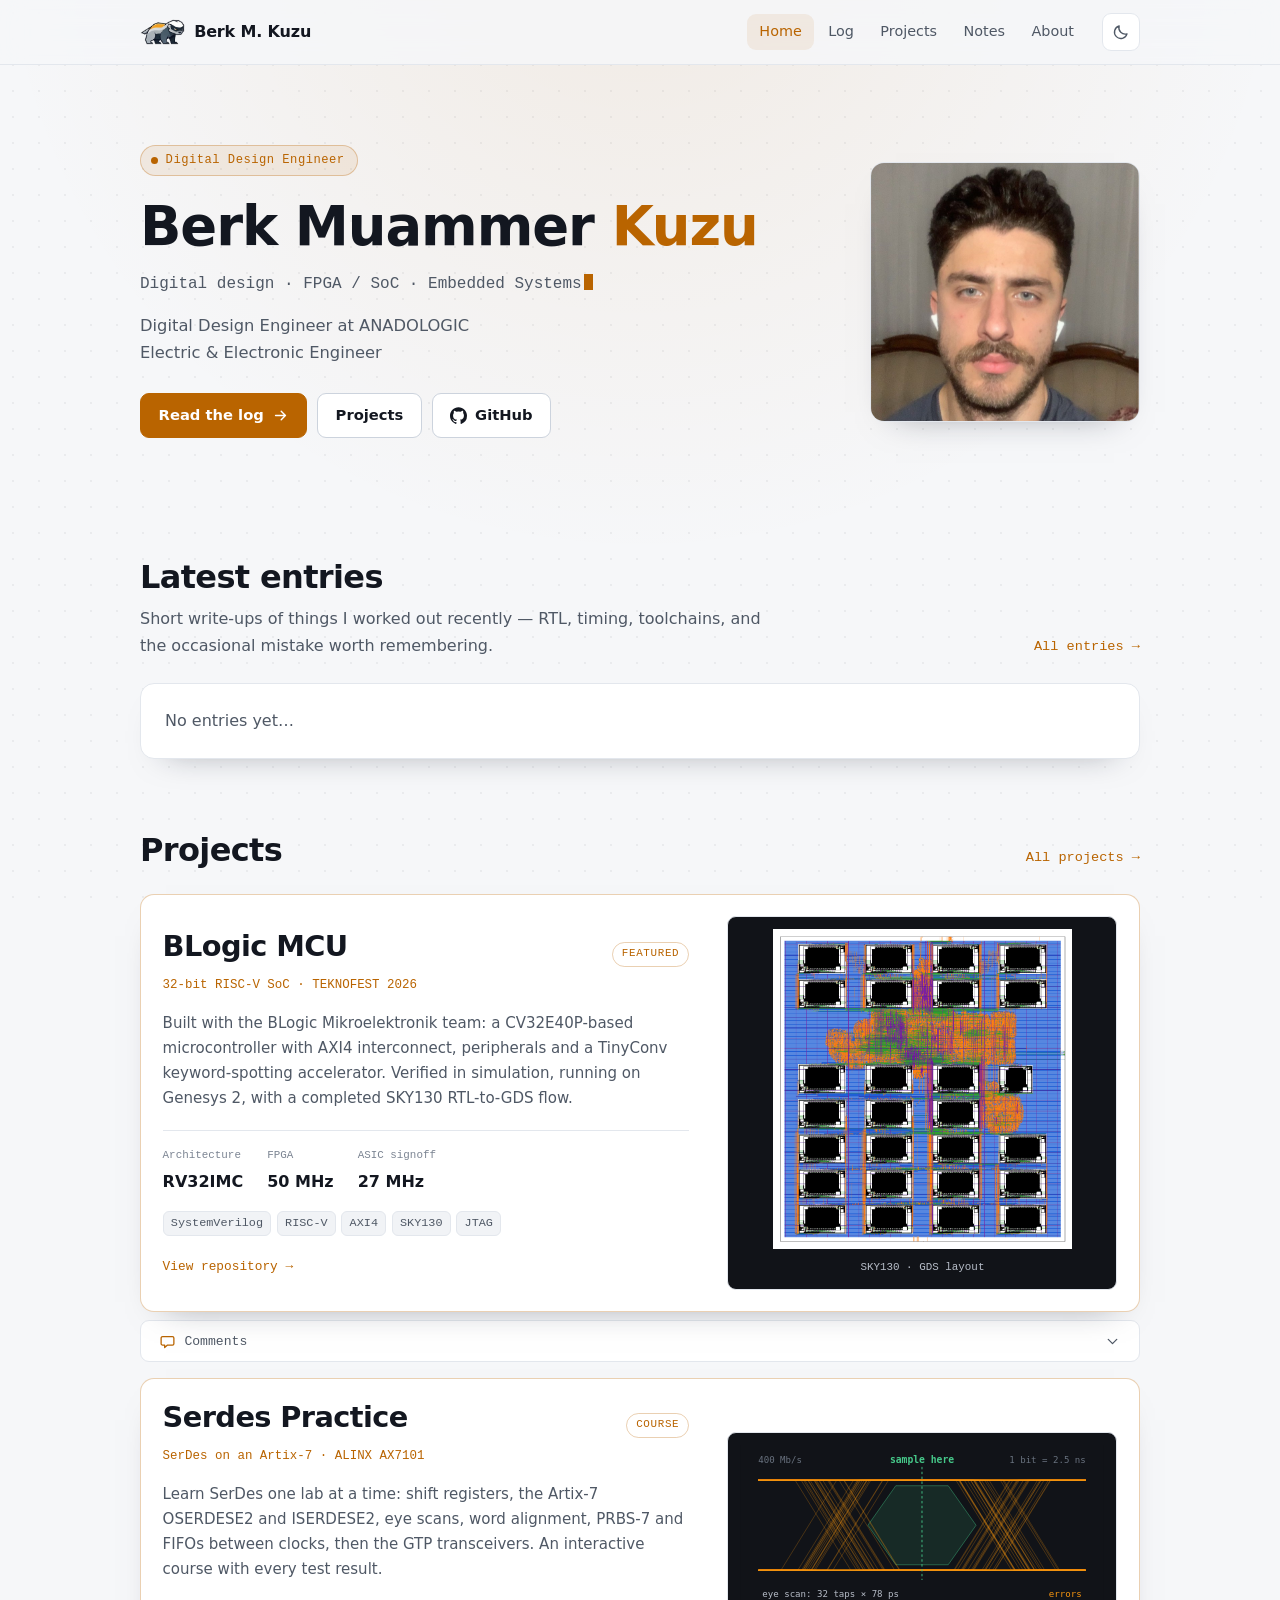
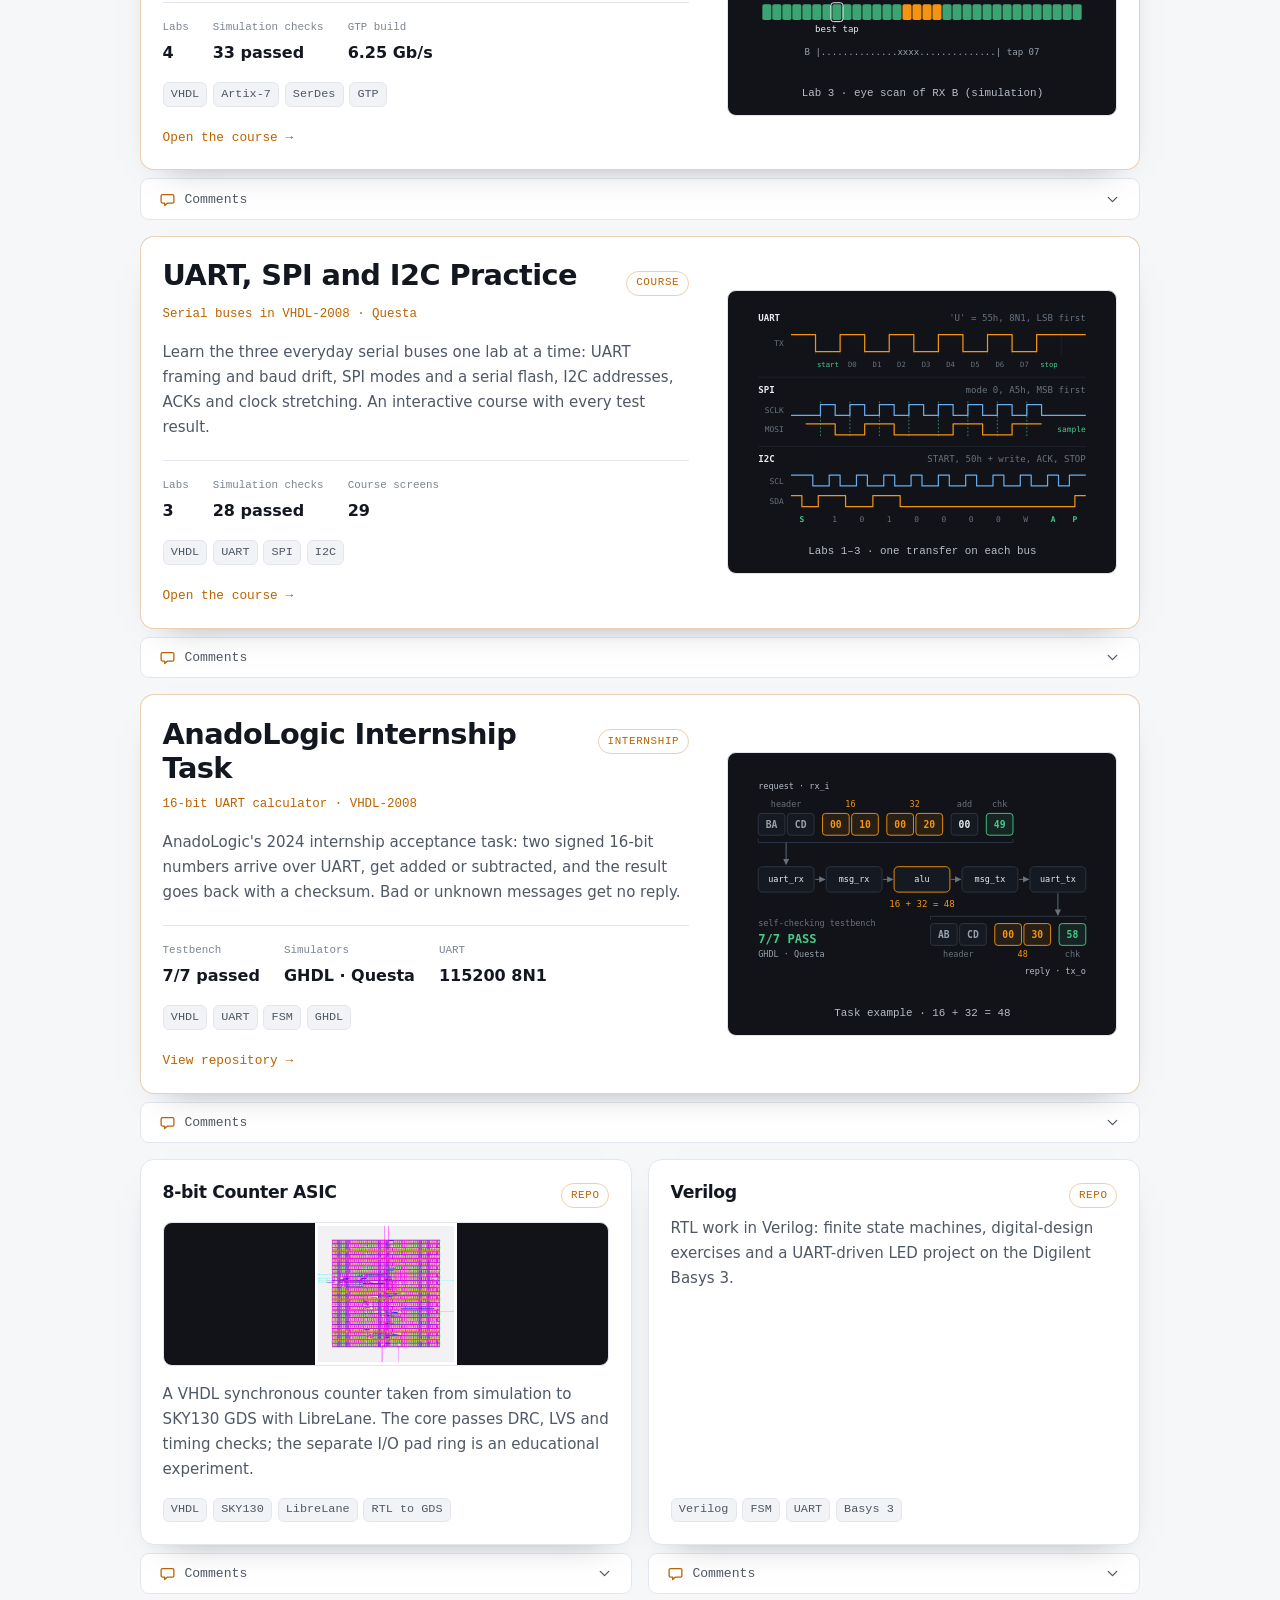
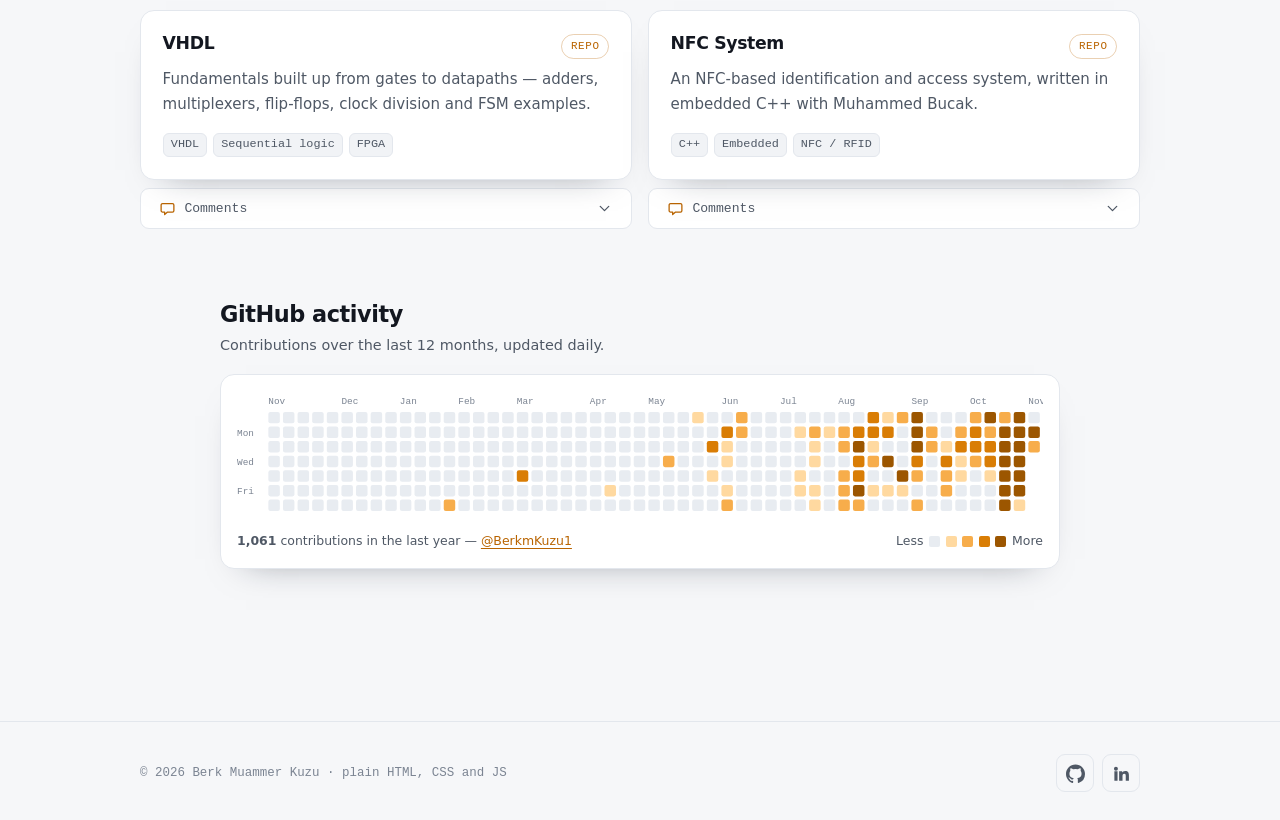
==== commit d0d6fc8e: "Make the comments bar under each project card easy to see The Comments button was small grey text be" ====
--- a/index.html
+++ b/index.html
@@ -22,7 +22,7 @@
 <link rel="icon" href="assets/favicon.png" type="image/png">
 <link rel="apple-touch-icon" href="assets/favicon.png">
 
-<link rel="stylesheet" href="style.css?v=20261104">
+<link rel="stylesheet" href="style.css?v=20261104b">
 <!-- Applied before first paint so the page never flashes the wrong palette. -->
 <script>try{var t=localStorage.getItem("theme");if(t){document.documentElement.setAttribute("data-theme",t);}}catch(e){}</script>
 </head>
--- a/style.css
+++ b/style.css
@@ -912,25 +912,40 @@
 .project-grid > li { flex-direction: column; }
 .project-grid > li > .card { flex: 1 1 auto; height: auto; }
 
+/* A full-width bar, so it reads as the card's comment section rather than
+   a caption. */
 .comments-toggle {
-    align-self: flex-start;
-    display: inline-flex;
-    align-items: center;
-    gap: 0.4rem;
+    display: flex;
+    align-items: center;
+    gap: 0.55rem;
+    width: 100%;
     margin-top: 0.5rem;
-    padding: 0.2rem 0.1rem;
-    border: 0;
-    background: none;
-    color: var(--text-mute);
-    font-family: var(--font-mono);
-    font-size: 0.78rem;
+    padding: 0.7rem 1.1rem;
+    border: 1px solid var(--border);
+    border-radius: var(--radius-sm);
+    background: var(--surface);
+    color: var(--text-dim);
+    font-family: var(--font-mono);
+    font-size: 0.82rem;
     cursor: pointer;
-    transition: color var(--speed);
+    transition: color var(--speed), border-color var(--speed),
+                background-color var(--speed);
 }
 
 .comments-toggle:hover,
-.comments-toggle[aria-expanded="true"] { color: var(--accent); }
-.comments-toggle svg { width: 15px; height: 15px; }
+.comments-toggle[aria-expanded="true"] {
+    color: var(--accent);
+    border-color: var(--accent-line);
+    background: var(--bg-soft);
+}
+
+.comments-toggle svg { flex: none; width: 17px; height: 17px; color: var(--accent); }
+.comments-toggle .comments-chevron {
+    margin-left: auto;
+    color: inherit;
+    transition: transform var(--speed);
+}
+.comments-toggle[aria-expanded="true"] .comments-chevron { transform: rotate(180deg); }
 
 .card-grid > .comment-panel {
     grid-column: 1 / -1;
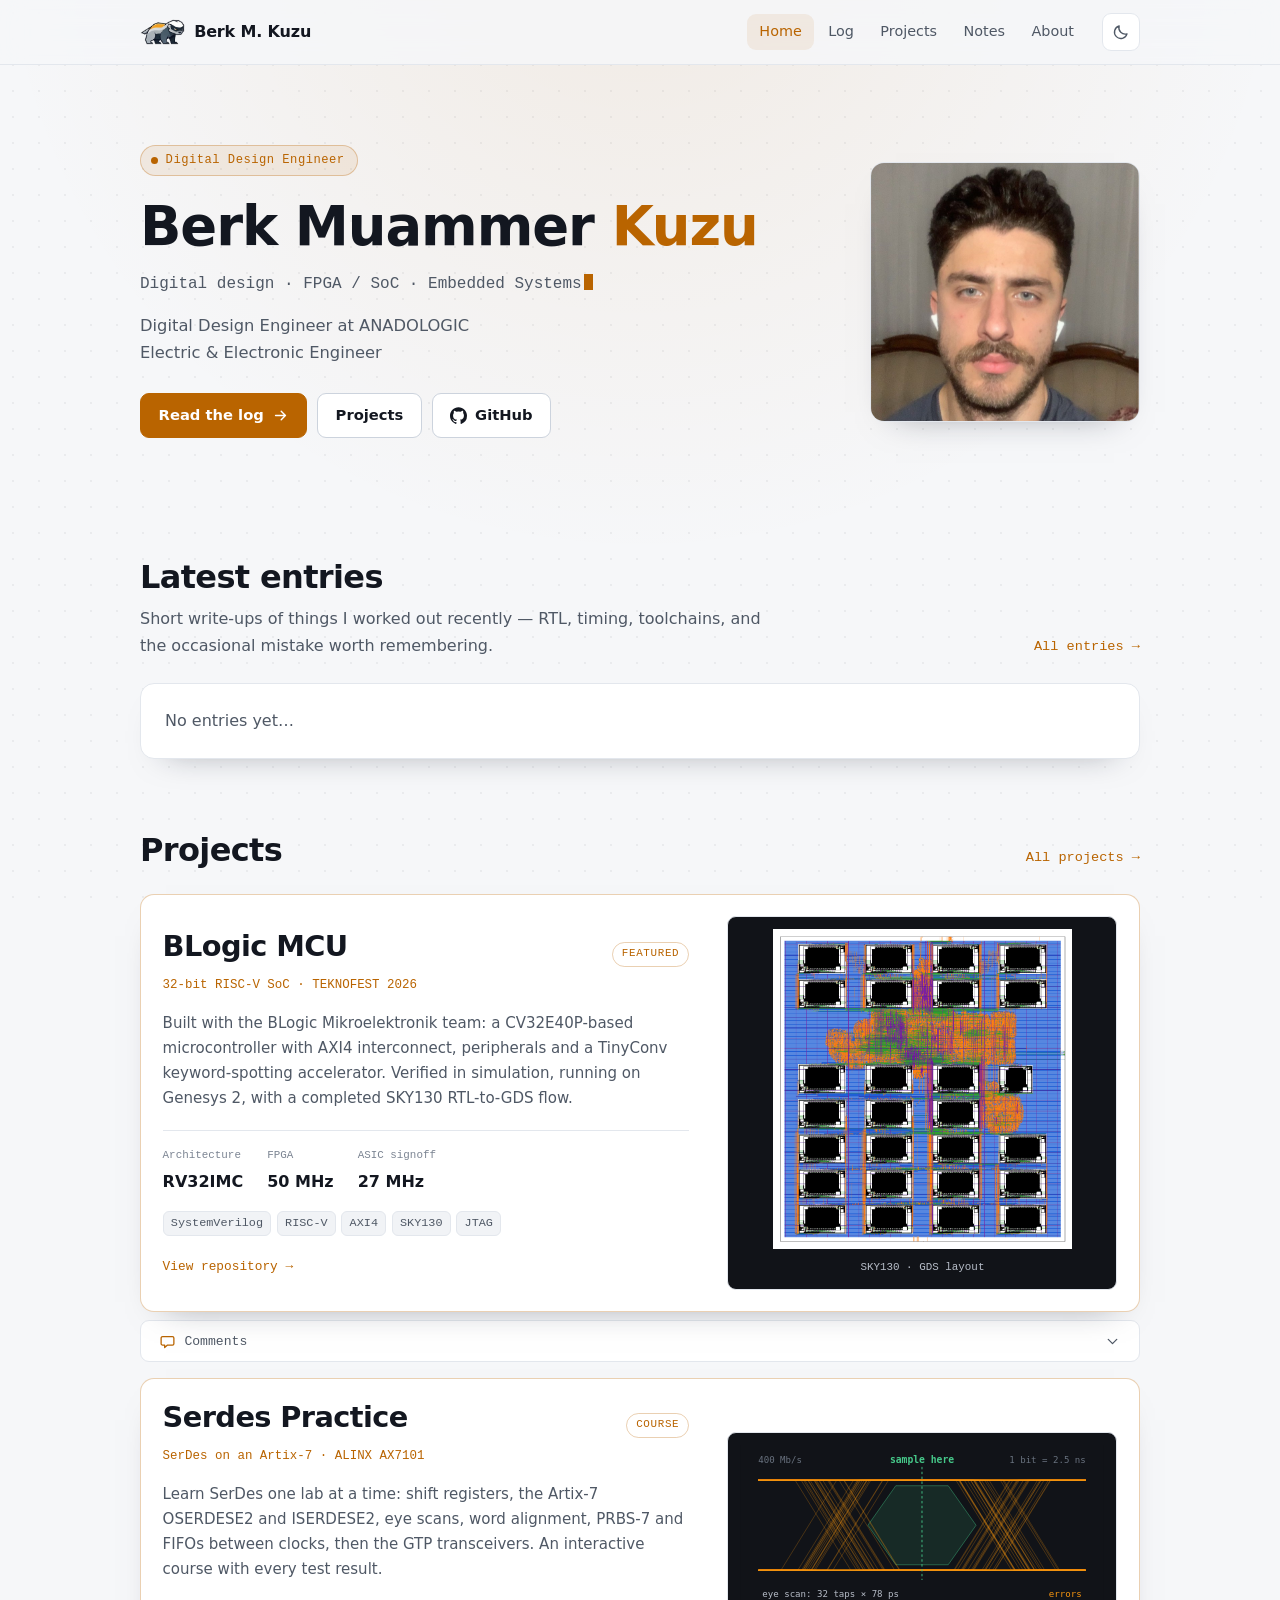
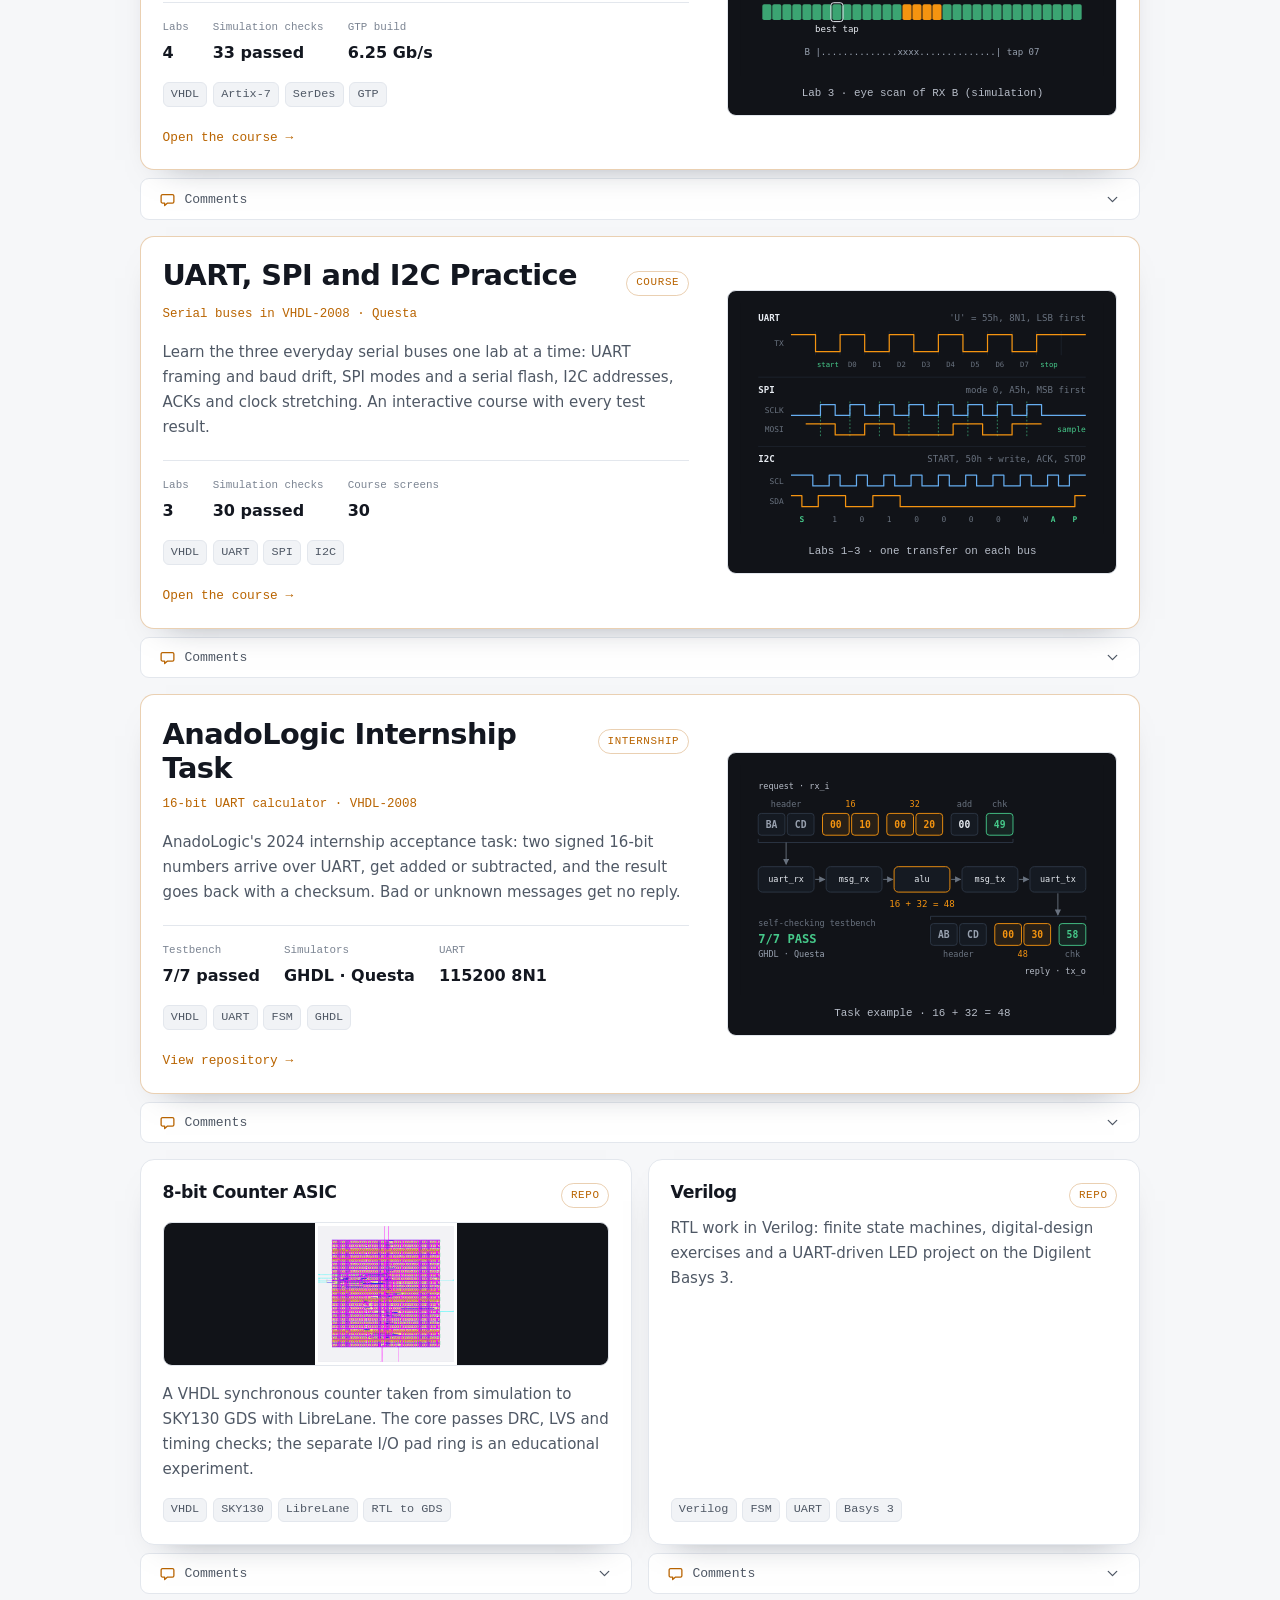
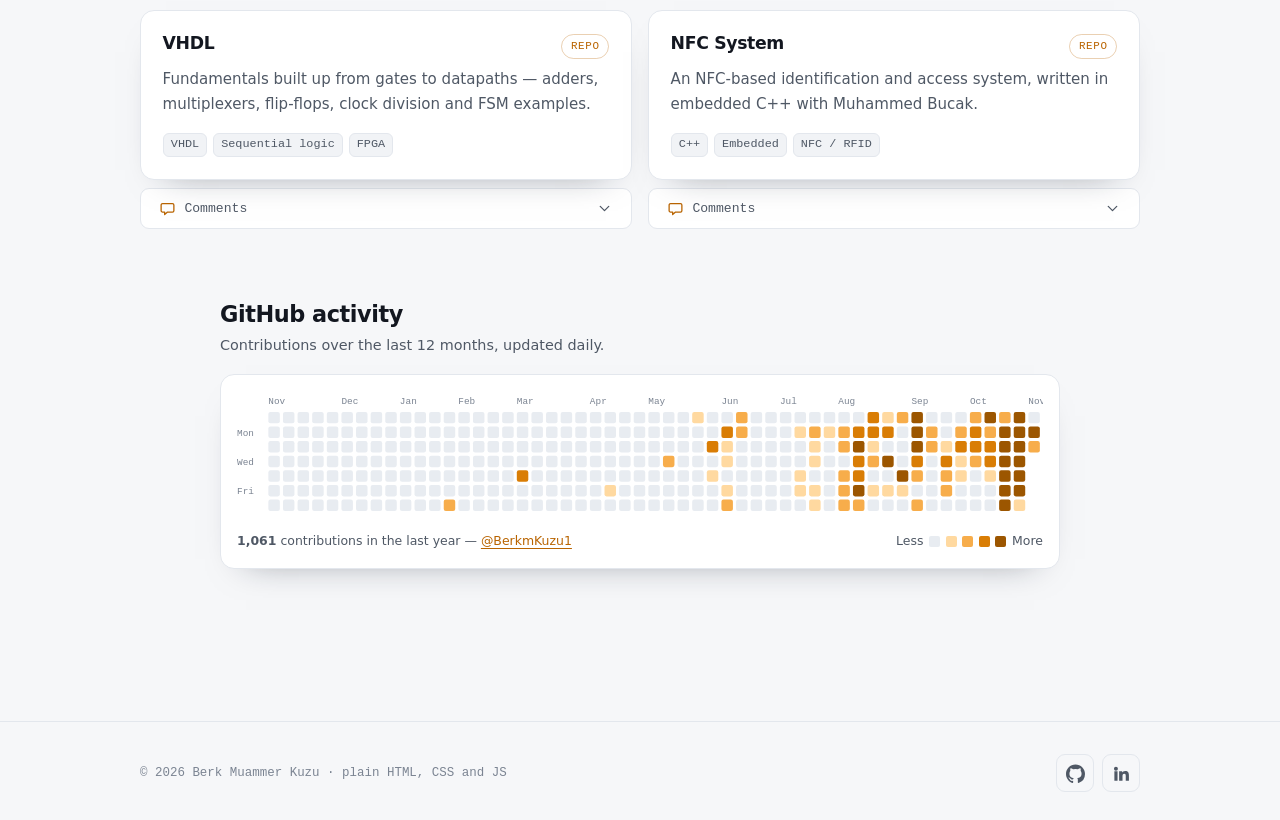
==== commit 95eba6ac: "Add the echo top level to the UART course A new screen shows uart_top with and without its FIFO, the" ====
--- a/index.html
+++ b/index.html
@@ -205,8 +205,8 @@
                             </p>
                             <dl class="project-results">
                                 <div><dt>Labs</dt><dd>3</dd></div>
-                                <div><dt>Simulation checks</dt><dd>28 passed</dd></div>
-                                <div><dt>Course screens</dt><dd>29</dd></div>
+                                <div><dt>Simulation checks</dt><dd>30 passed</dd></div>
+                                <div><dt>Course screens</dt><dd>30</dd></div>
                             </dl>
                             <ul class="tags"><li>VHDL</li><li>UART</li><li>SPI</li><li>I2C</li></ul>
                             <span class="project-repo mono">Open the course &rarr;</span>
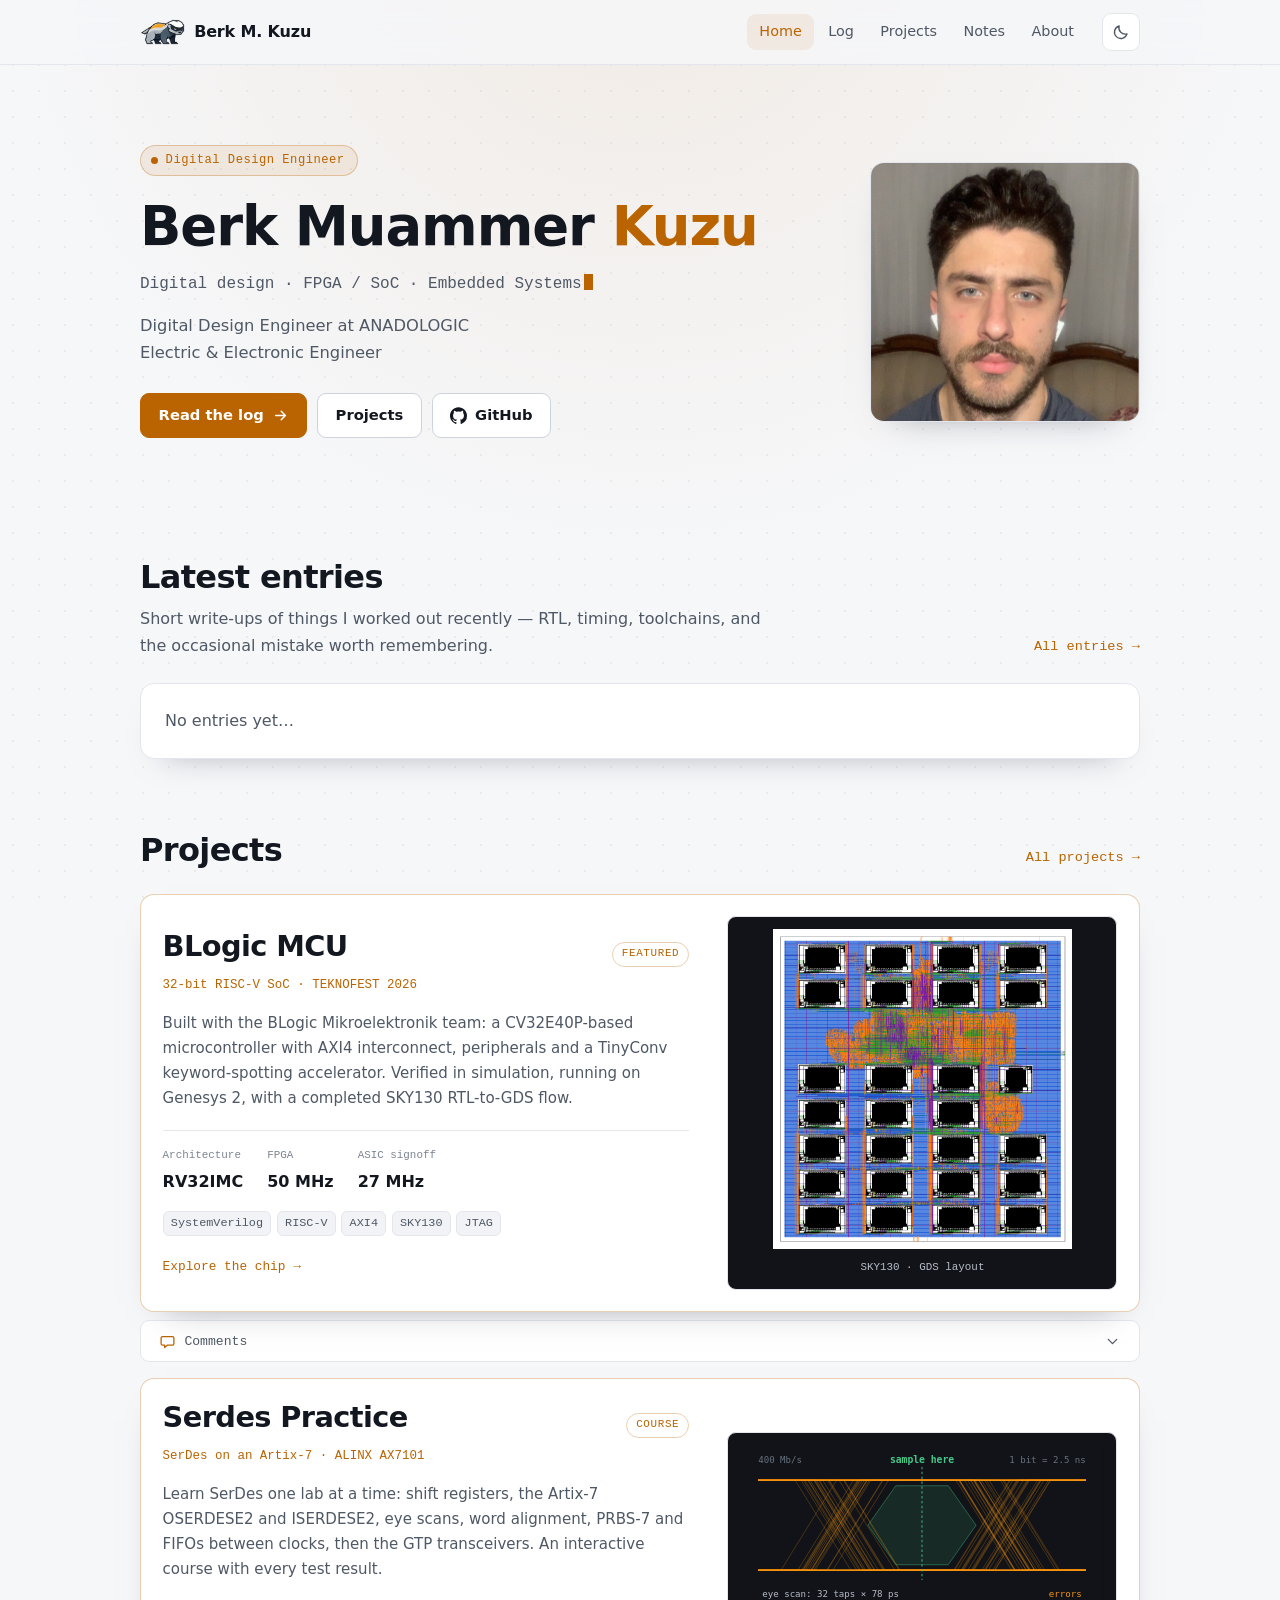
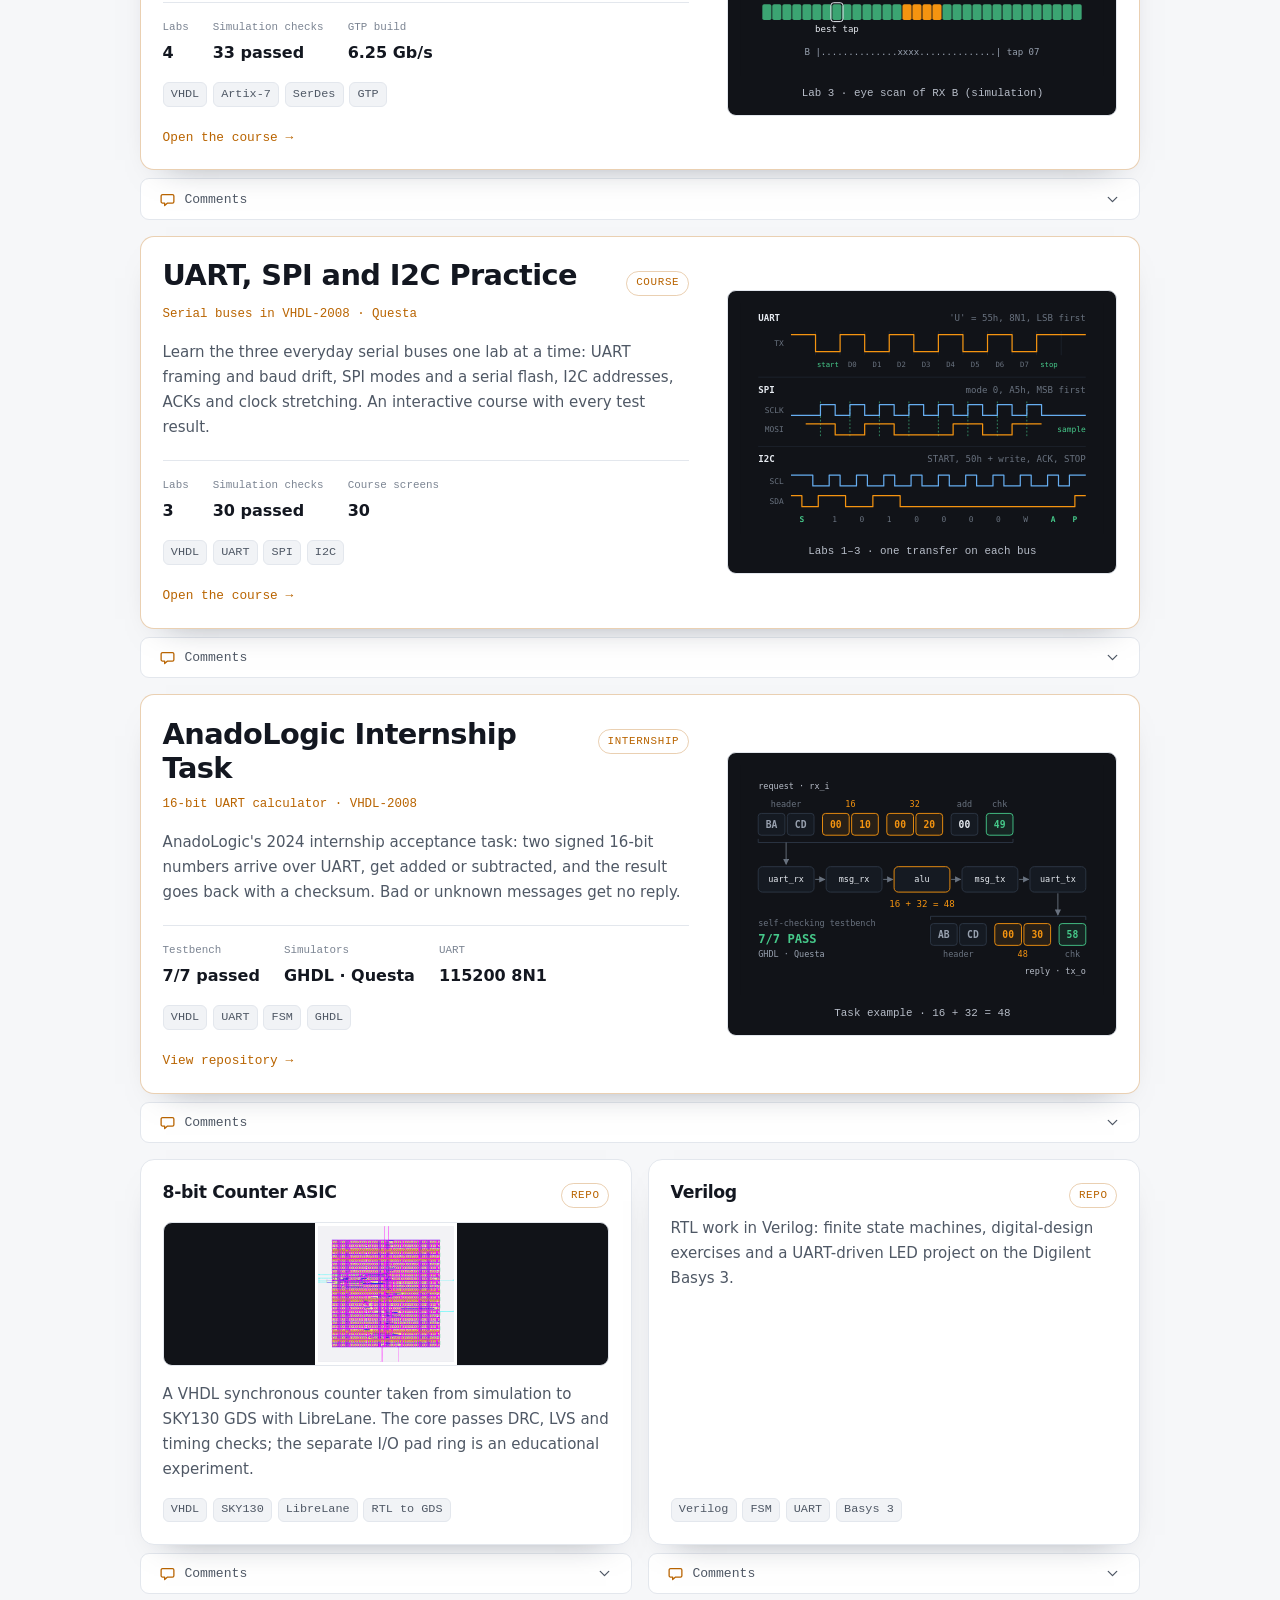
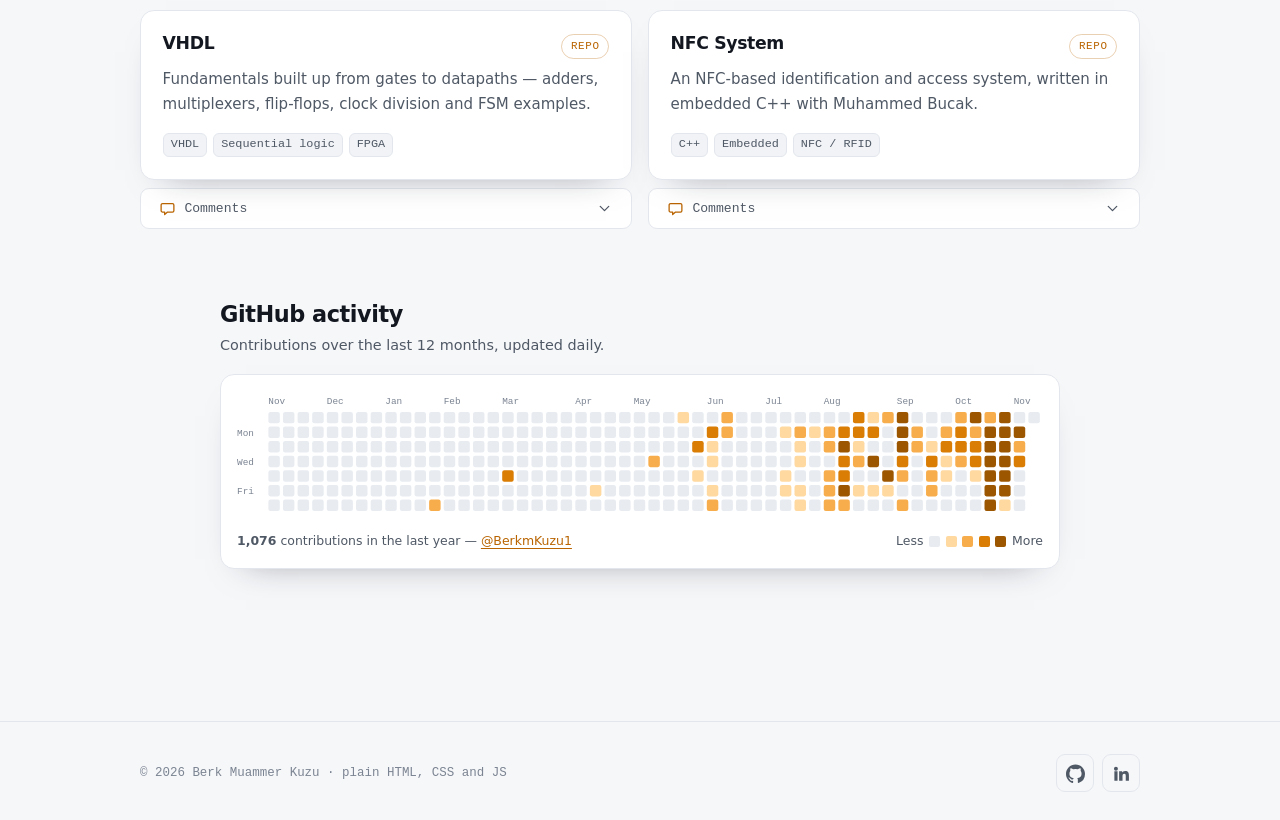
==== commit d570ca4e: "Point the BLogic MCU cards at the new page" ====
--- a/index.html
+++ b/index.html
@@ -132,7 +132,7 @@
 
             <ul class="card-grid project-grid">
                 <li class="project-wide" data-thread="blogic-mcu">
-                    <a class="card project-featured" href="https://github.com/BerkmKuzu1/BLogic-MCU" target="_blank" rel="noopener">
+                    <a class="card project-featured" href="blogic-mcu.html">
                         <div class="project-copy">
                             <div class="card-head">
                                 <h3>BLogic MCU</h3>
@@ -151,7 +151,7 @@
                                 <div><dt>ASIC signoff</dt><dd>27 MHz</dd></div>
                             </dl>
                             <ul class="tags"><li>SystemVerilog</li><li>RISC-V</li><li>AXI4</li><li>SKY130</li><li>JTAG</li></ul>
-                            <span class="project-repo mono">View repository &rarr;</span>
+                            <span class="project-repo mono">Explore the chip &rarr;</span>
                         </div>
                         <figure class="project-visual">
                             <img src="assets/projects/blogic-asic-layout.jpg" alt="BLogic MCU ASIC physical layout on SKY130" width="2050" height="2200" loading="lazy" decoding="async">
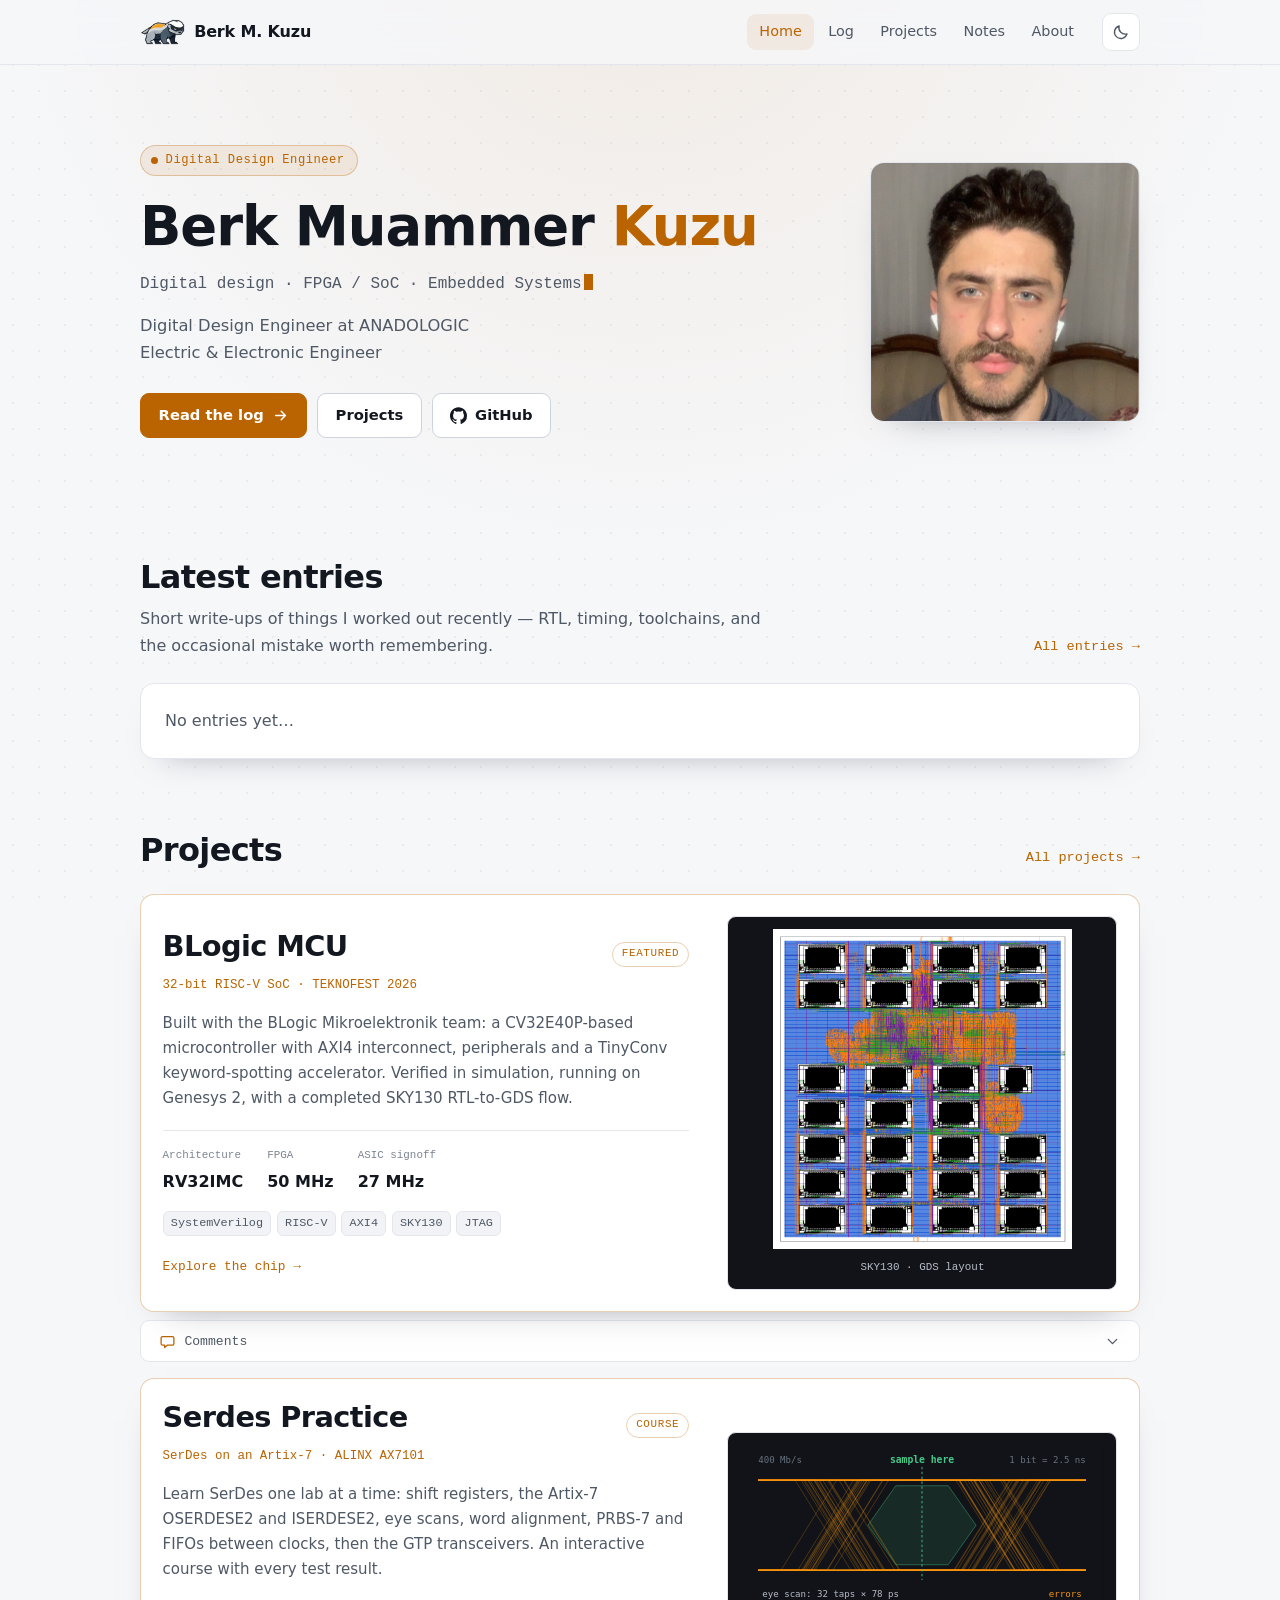
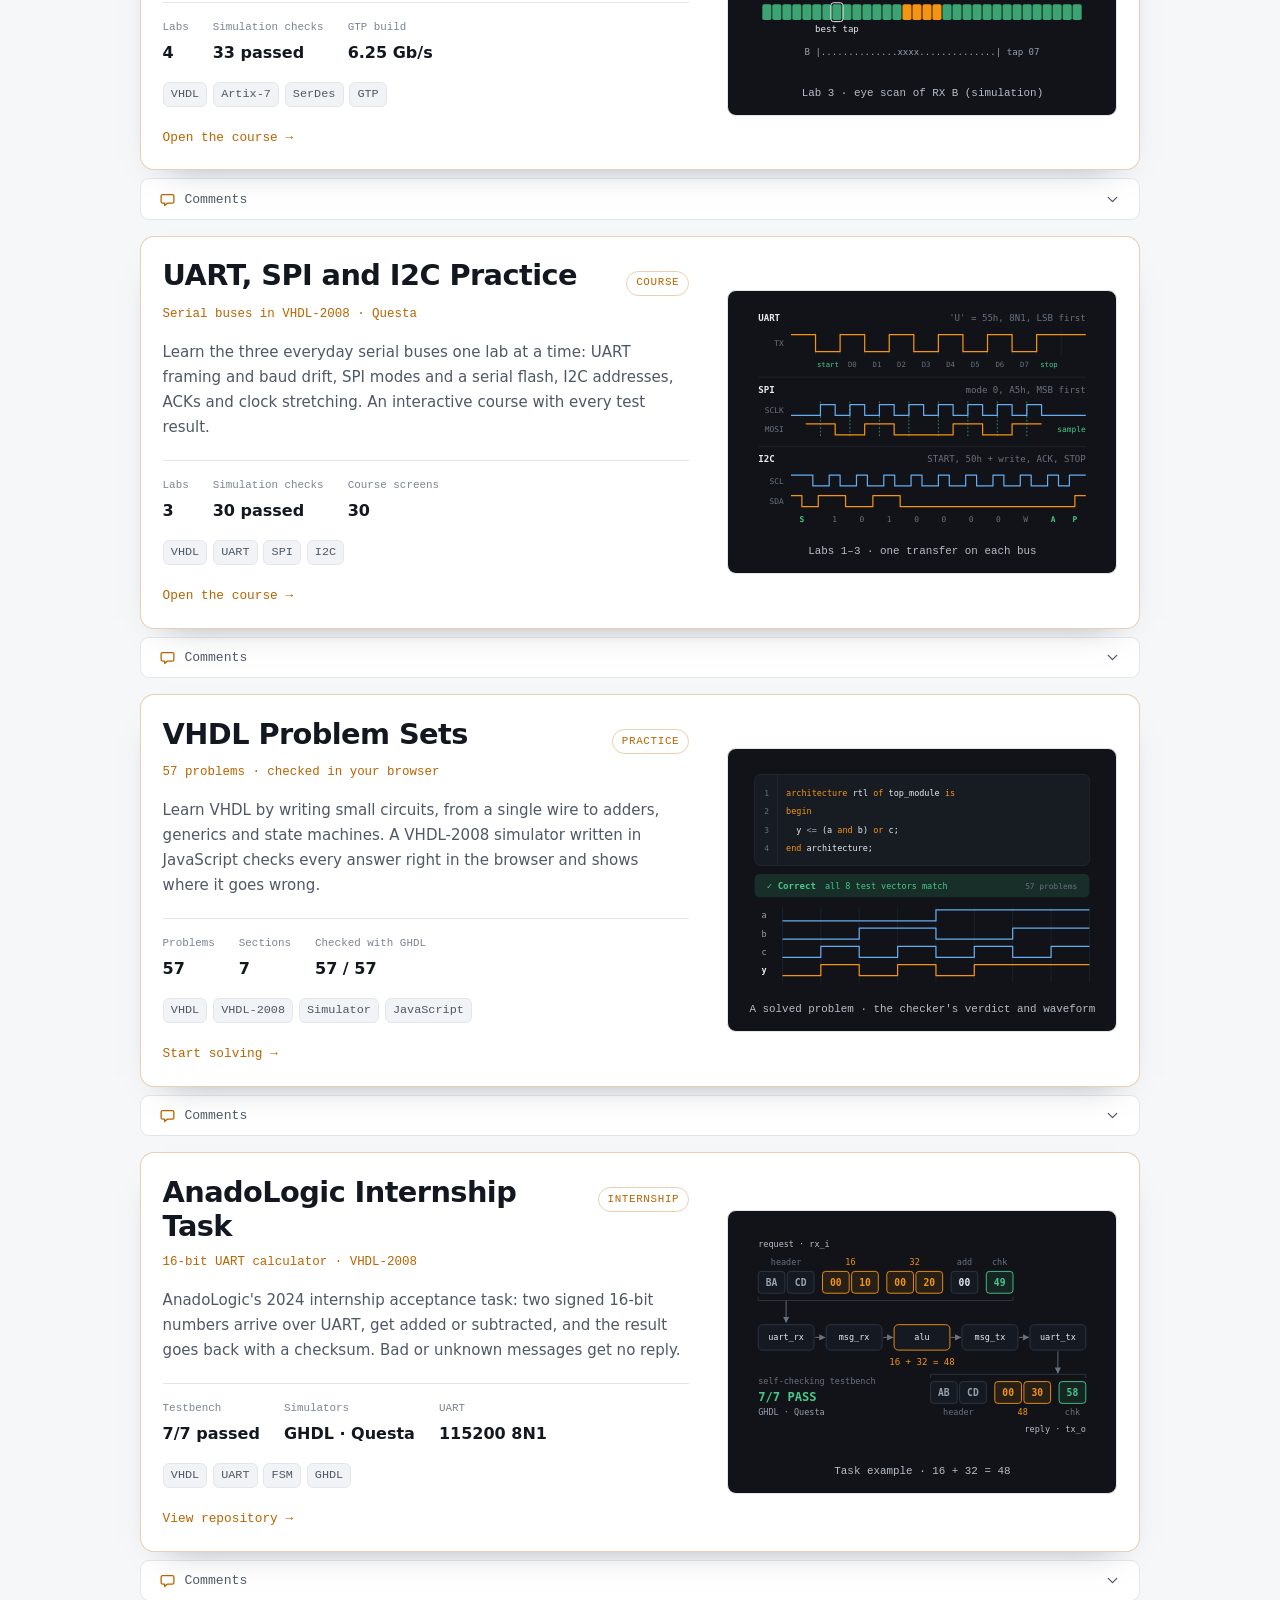
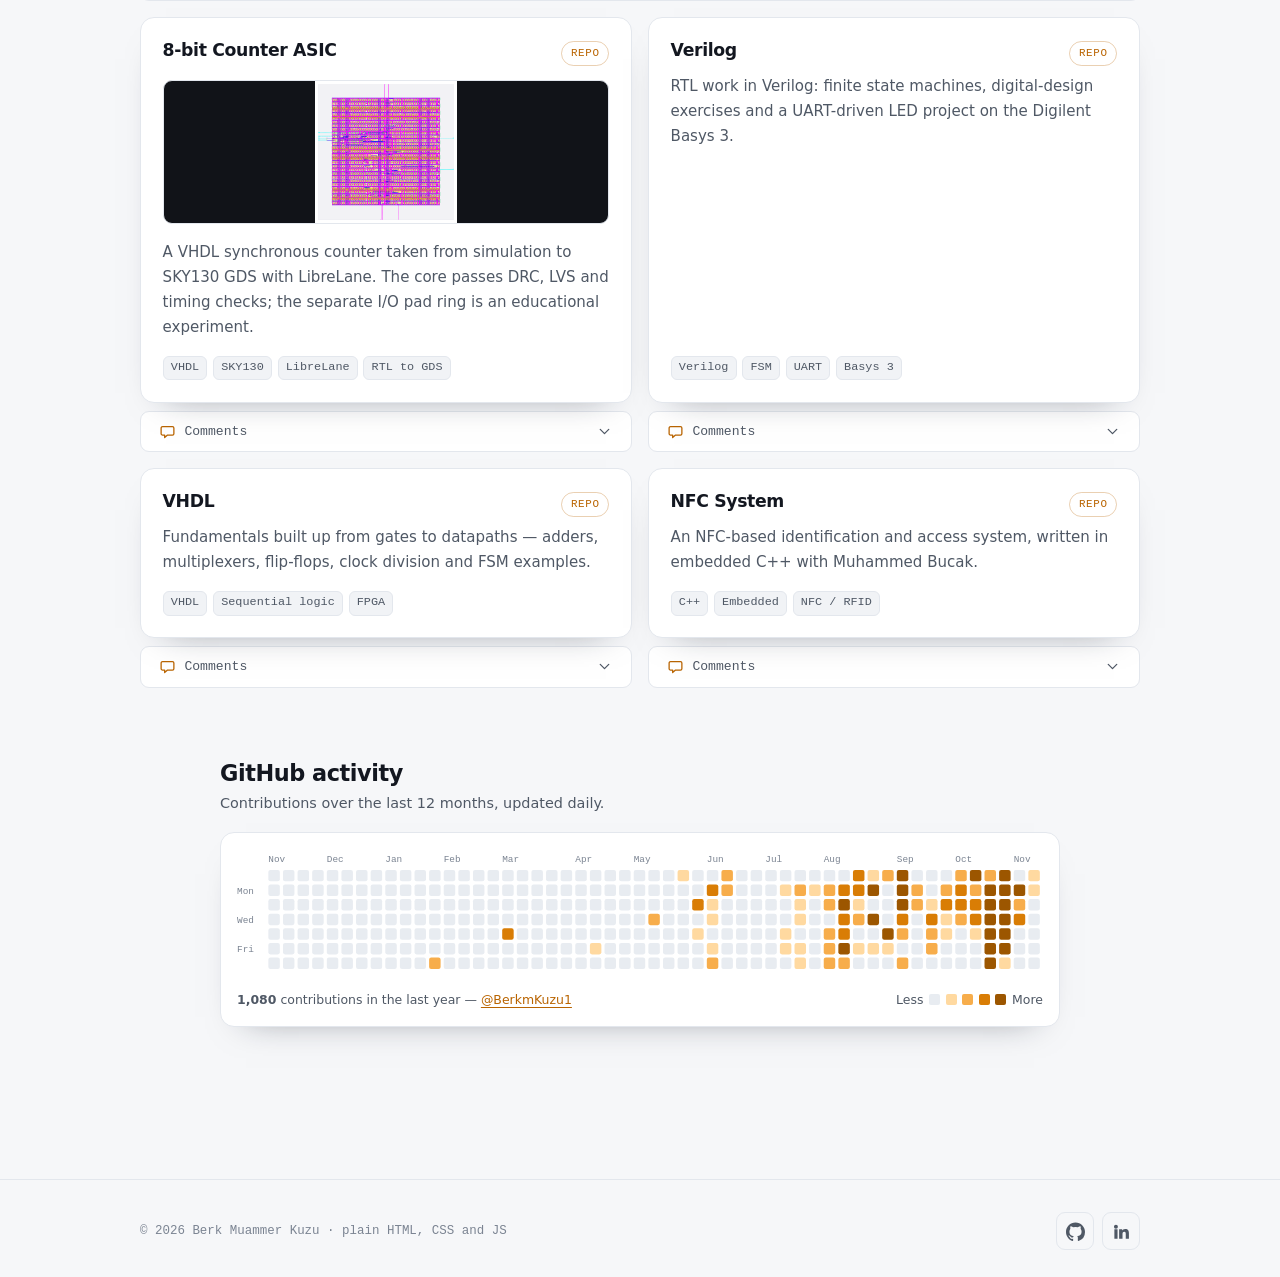
==== commit 7dfe3d8e: "Feature the VHDL problem sets on the home and projects pages" ====
--- a/index.html
+++ b/index.html
@@ -214,6 +214,35 @@
                         <figure class="project-visual">
                             <img src="assets/projects/uart-spi-i2c.svg" alt="A UART frame, an SPI mode 0 transfer and an I2C address byte with its ACK" width="600" height="380" loading="lazy" decoding="async">
                             <figcaption>Labs 1&ndash;3 &middot; one transfer on each bus</figcaption>
+                        </figure>
+                    </a>
+                </li>
+
+                <li class="project-wide" data-thread="vhdl-problem-sets">
+                    <a class="card project-featured" href="vhdl.html">
+                        <div class="project-copy">
+                            <div class="card-head">
+                                <h3>VHDL Problem Sets</h3>
+                                <span class="badge badge-accent">Practice</span>
+                            </div>
+                            <span class="project-subtitle mono">57 problems &middot; checked in your browser</span>
+                            <p>
+                                Learn VHDL by writing small circuits, from a single wire to adders,
+                                generics and state machines. A VHDL-2008 simulator written in
+                                JavaScript checks every answer right in the browser and shows
+                                where it goes wrong.
+                            </p>
+                            <dl class="project-results">
+                                <div><dt>Problems</dt><dd>57</dd></div>
+                                <div><dt>Sections</dt><dd>7</dd></div>
+                                <div><dt>Checked with GHDL</dt><dd>57 / 57</dd></div>
+                            </dl>
+                            <ul class="tags"><li>VHDL</li><li>VHDL-2008</li><li>Simulator</li><li>JavaScript</li></ul>
+                            <span class="project-repo mono">Start solving &rarr;</span>
+                        </div>
+                        <figure class="project-visual">
+                            <img src="assets/projects/vhdl-problems.svg" alt="An editor with a VHDL architecture, the checker reporting that all test vectors match, and the waveform" width="600" height="380" loading="lazy" decoding="async">
+                            <figcaption>A solved problem &middot; the checker's verdict and waveform</figcaption>
                         </figure>
                     </a>
                 </li>
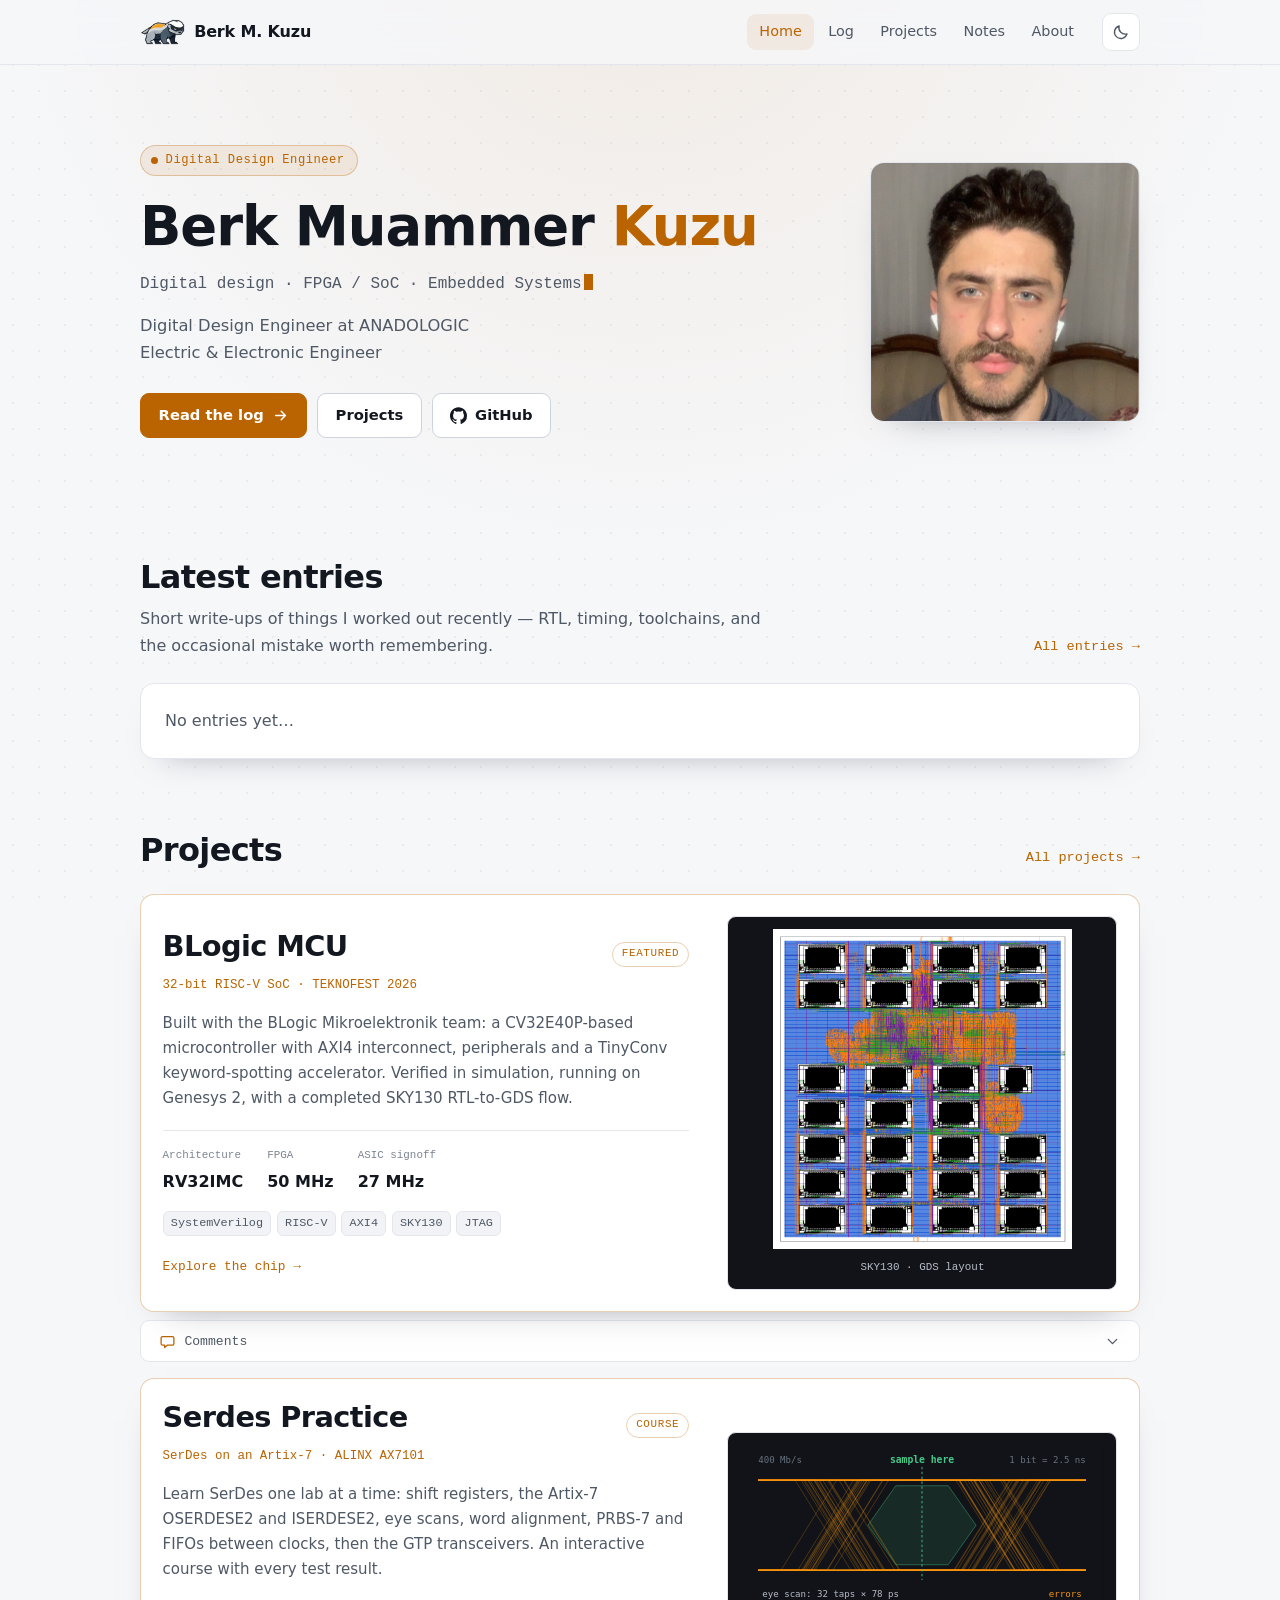
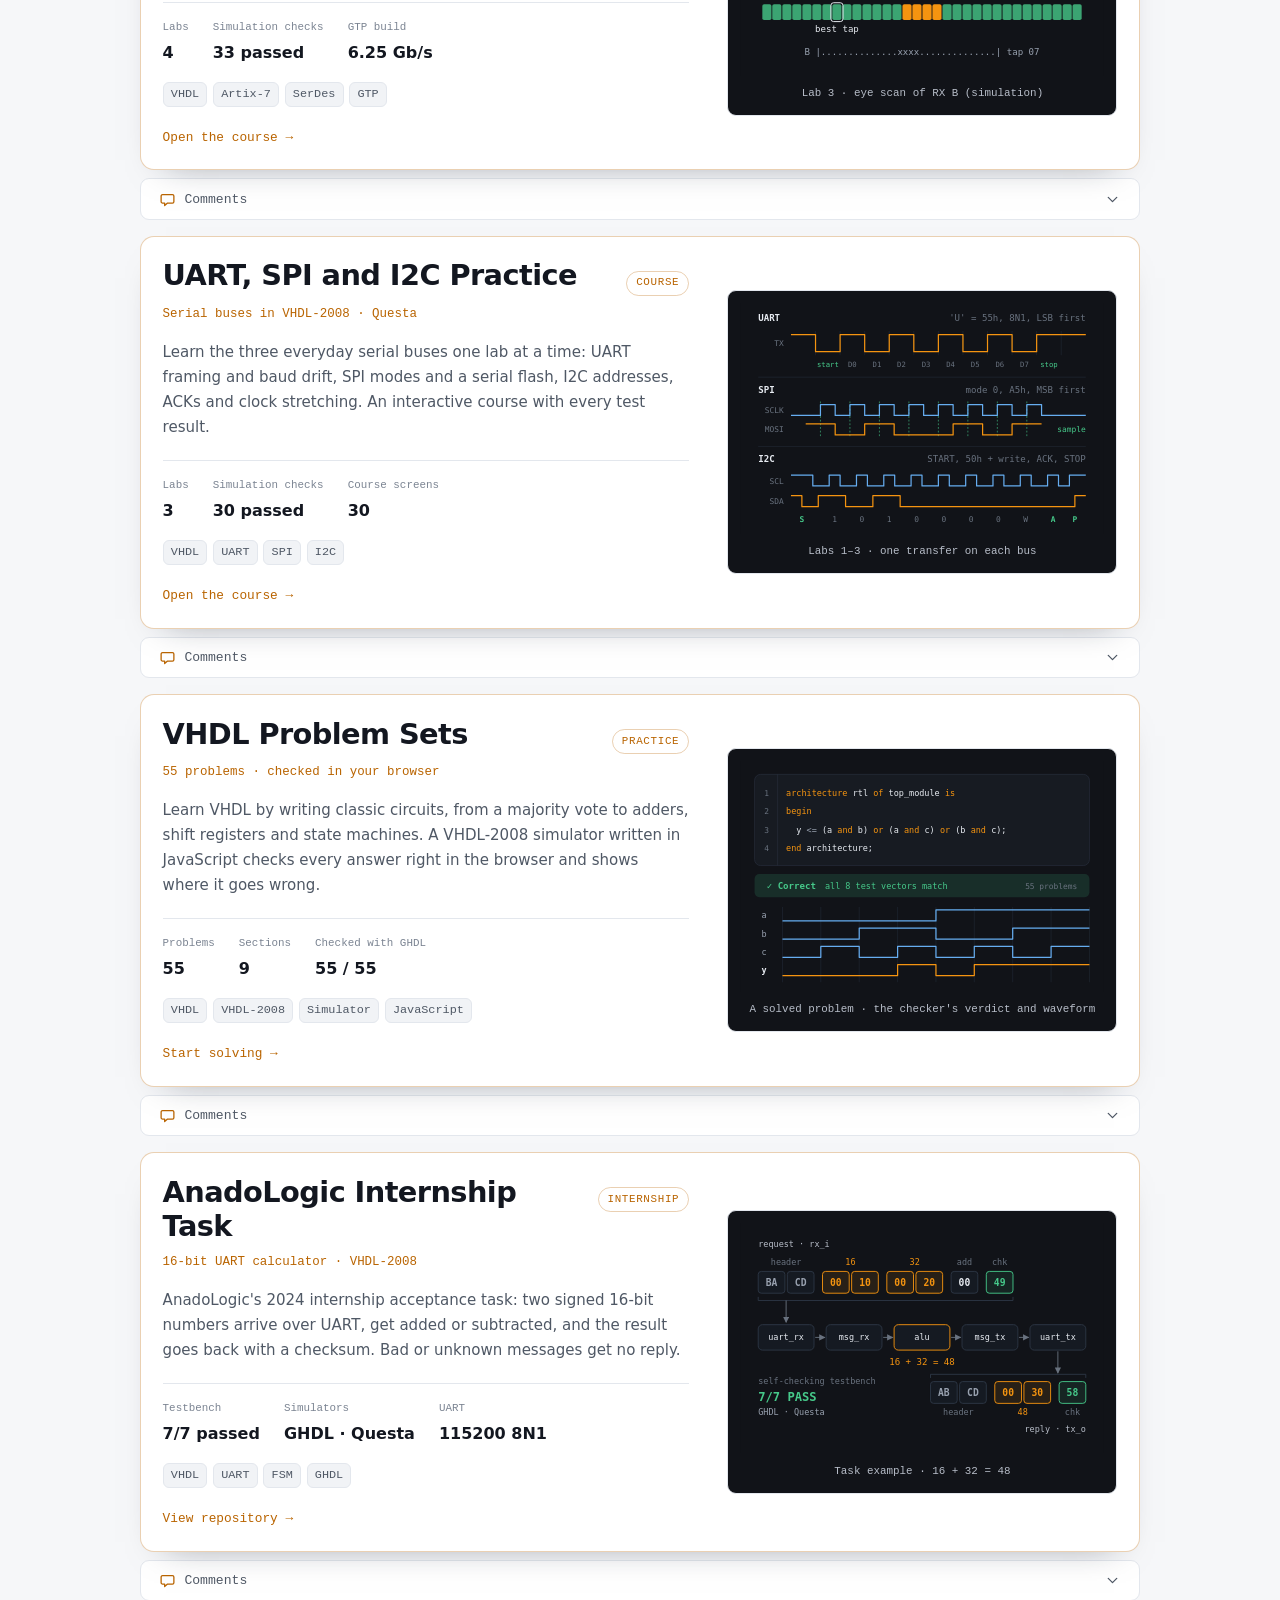
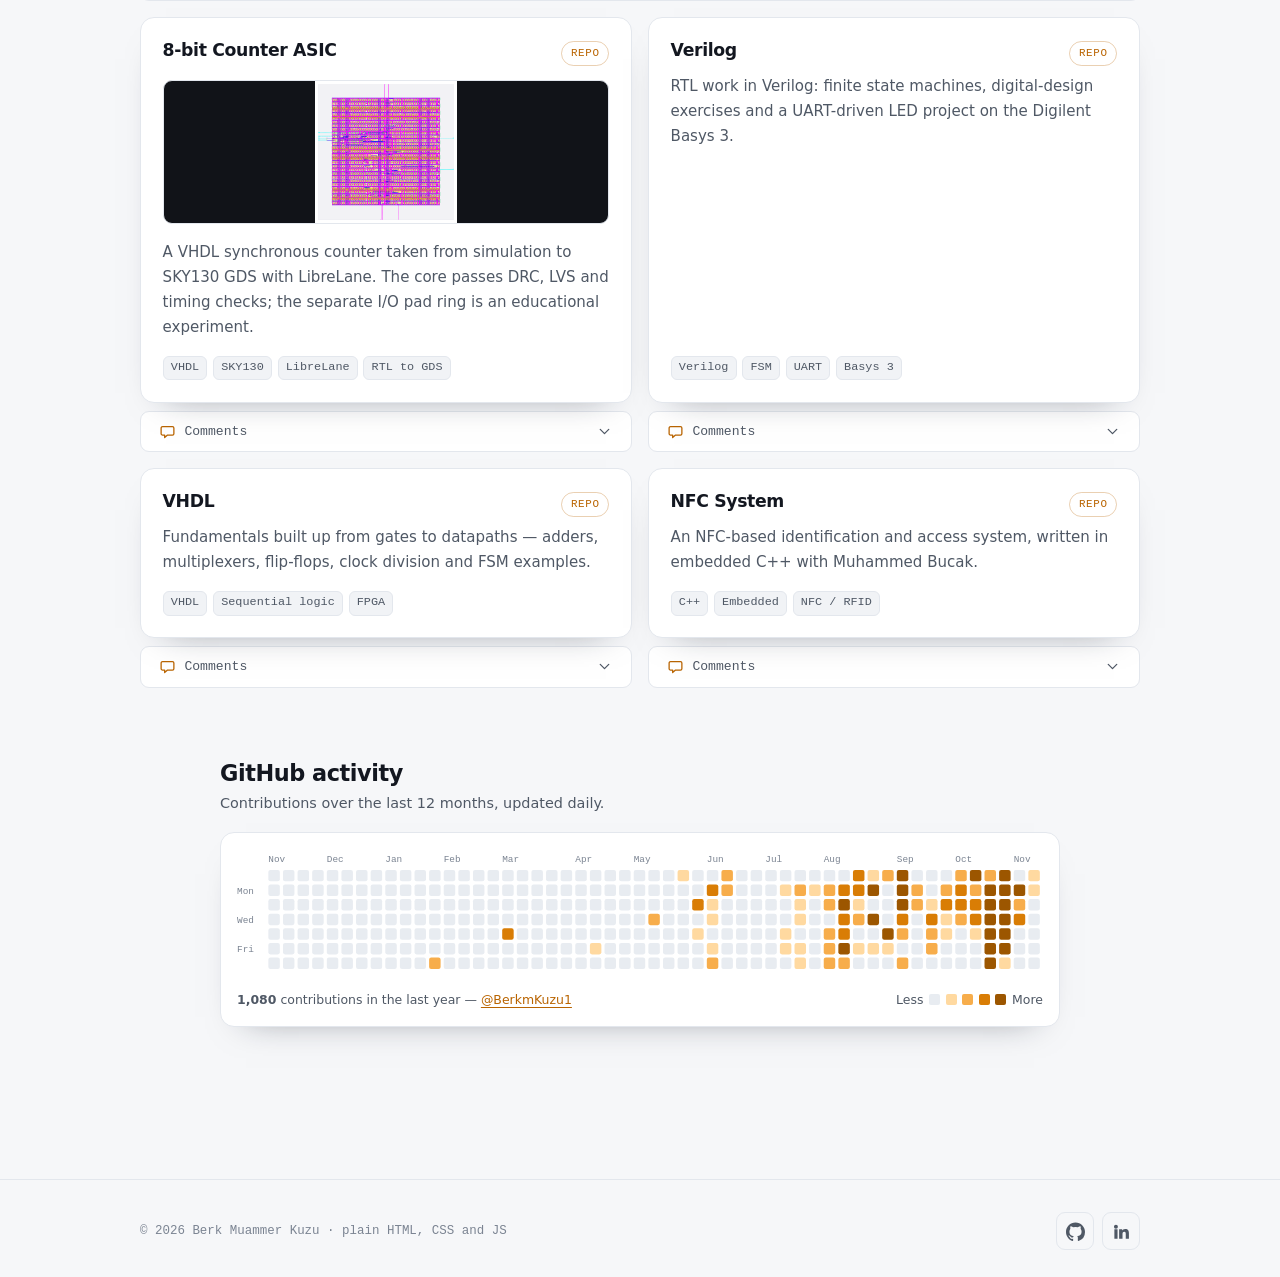
==== commit 77809c93: "Replace the VHDL problems with textbook circuits The problems that followed HDLBits are gone. The 55" ====
--- a/index.html
+++ b/index.html
@@ -225,17 +225,17 @@
                                 <h3>VHDL Problem Sets</h3>
                                 <span class="badge badge-accent">Practice</span>
                             </div>
-                            <span class="project-subtitle mono">57 problems &middot; checked in your browser</span>
-                            <p>
-                                Learn VHDL by writing small circuits, from a single wire to adders,
-                                generics and state machines. A VHDL-2008 simulator written in
-                                JavaScript checks every answer right in the browser and shows
-                                where it goes wrong.
-                            </p>
-                            <dl class="project-results">
-                                <div><dt>Problems</dt><dd>57</dd></div>
-                                <div><dt>Sections</dt><dd>7</dd></div>
-                                <div><dt>Checked with GHDL</dt><dd>57 / 57</dd></div>
+                            <span class="project-subtitle mono">55 problems &middot; checked in your browser</span>
+                            <p>
+                                Learn VHDL by writing classic circuits, from a majority vote to
+                                adders, shift registers and state machines. A VHDL-2008 simulator
+                                written in JavaScript checks every answer right in the browser and
+                                shows where it goes wrong.
+                            </p>
+                            <dl class="project-results">
+                                <div><dt>Problems</dt><dd>55</dd></div>
+                                <div><dt>Sections</dt><dd>9</dd></div>
+                                <div><dt>Checked with GHDL</dt><dd>55 / 55</dd></div>
                             </dl>
                             <ul class="tags"><li>VHDL</li><li>VHDL-2008</li><li>Simulator</li><li>JavaScript</li></ul>
                             <span class="project-repo mono">Start solving &rarr;</span>
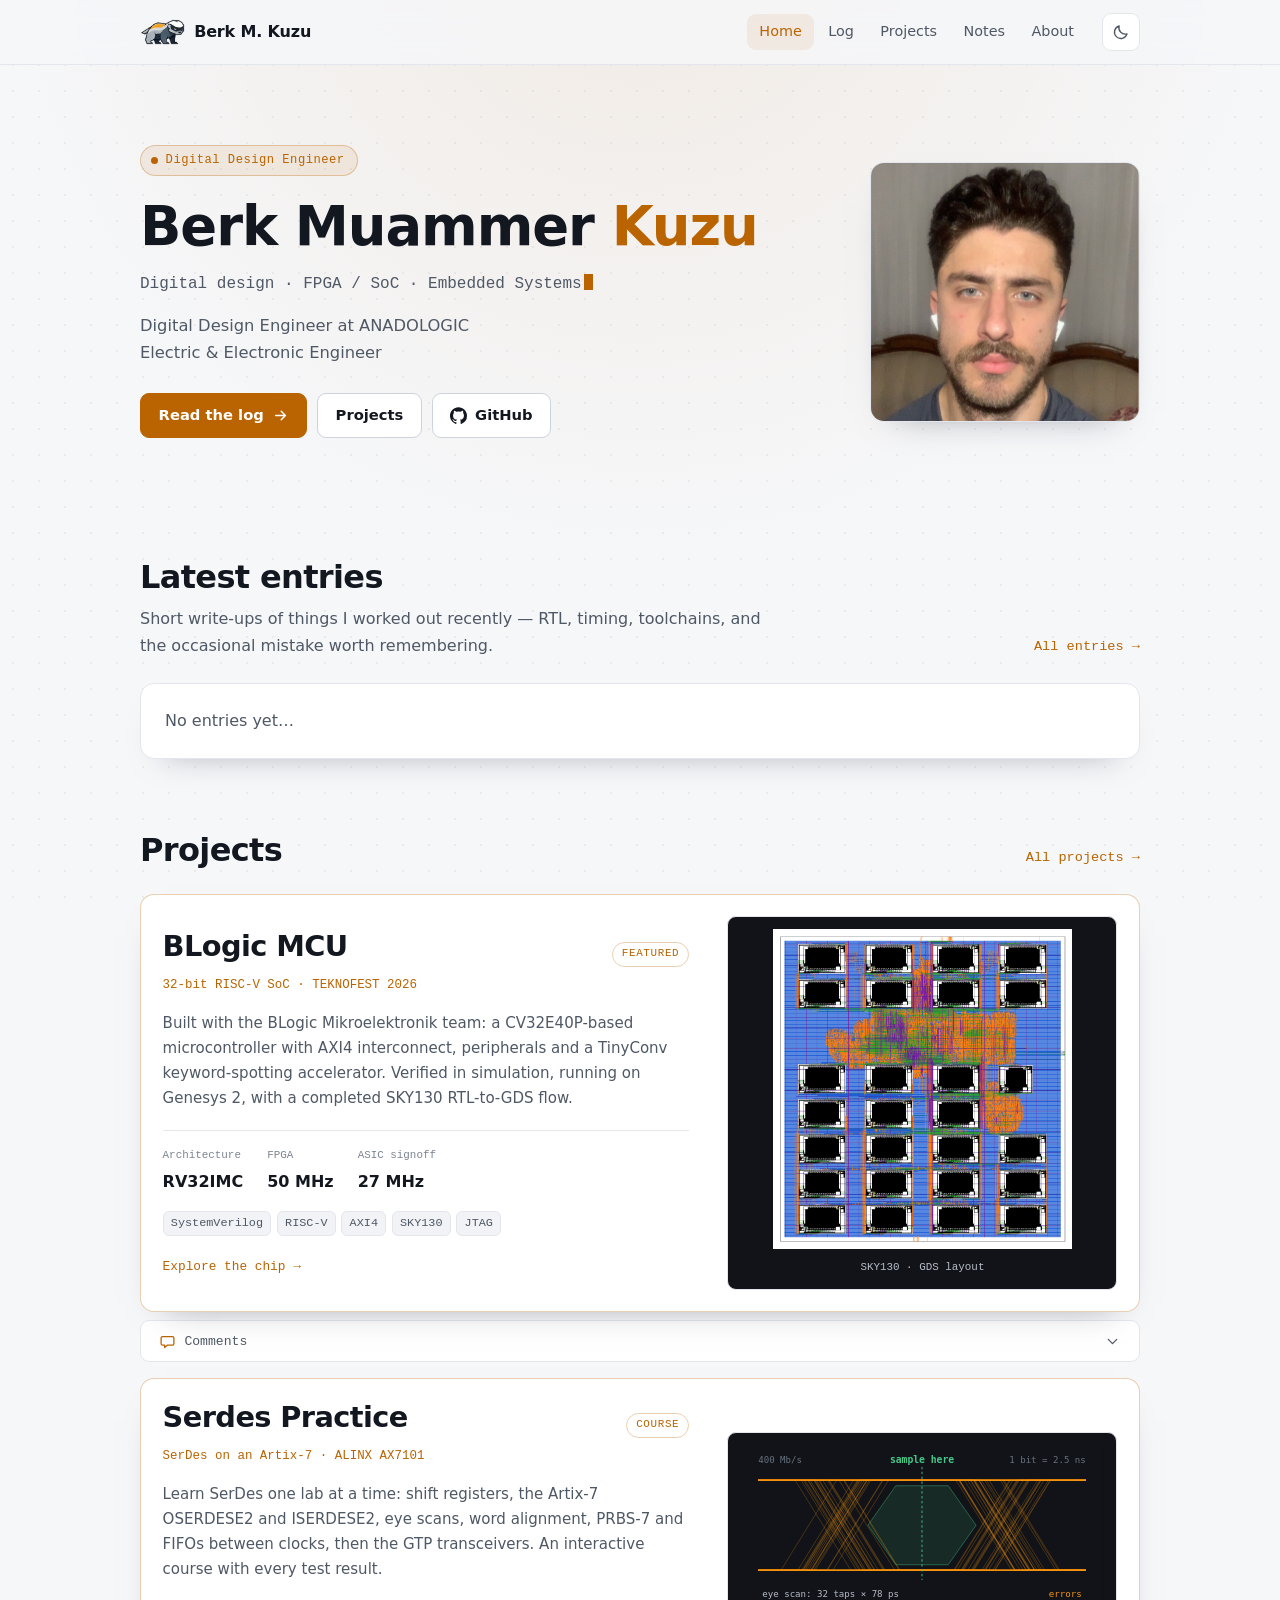
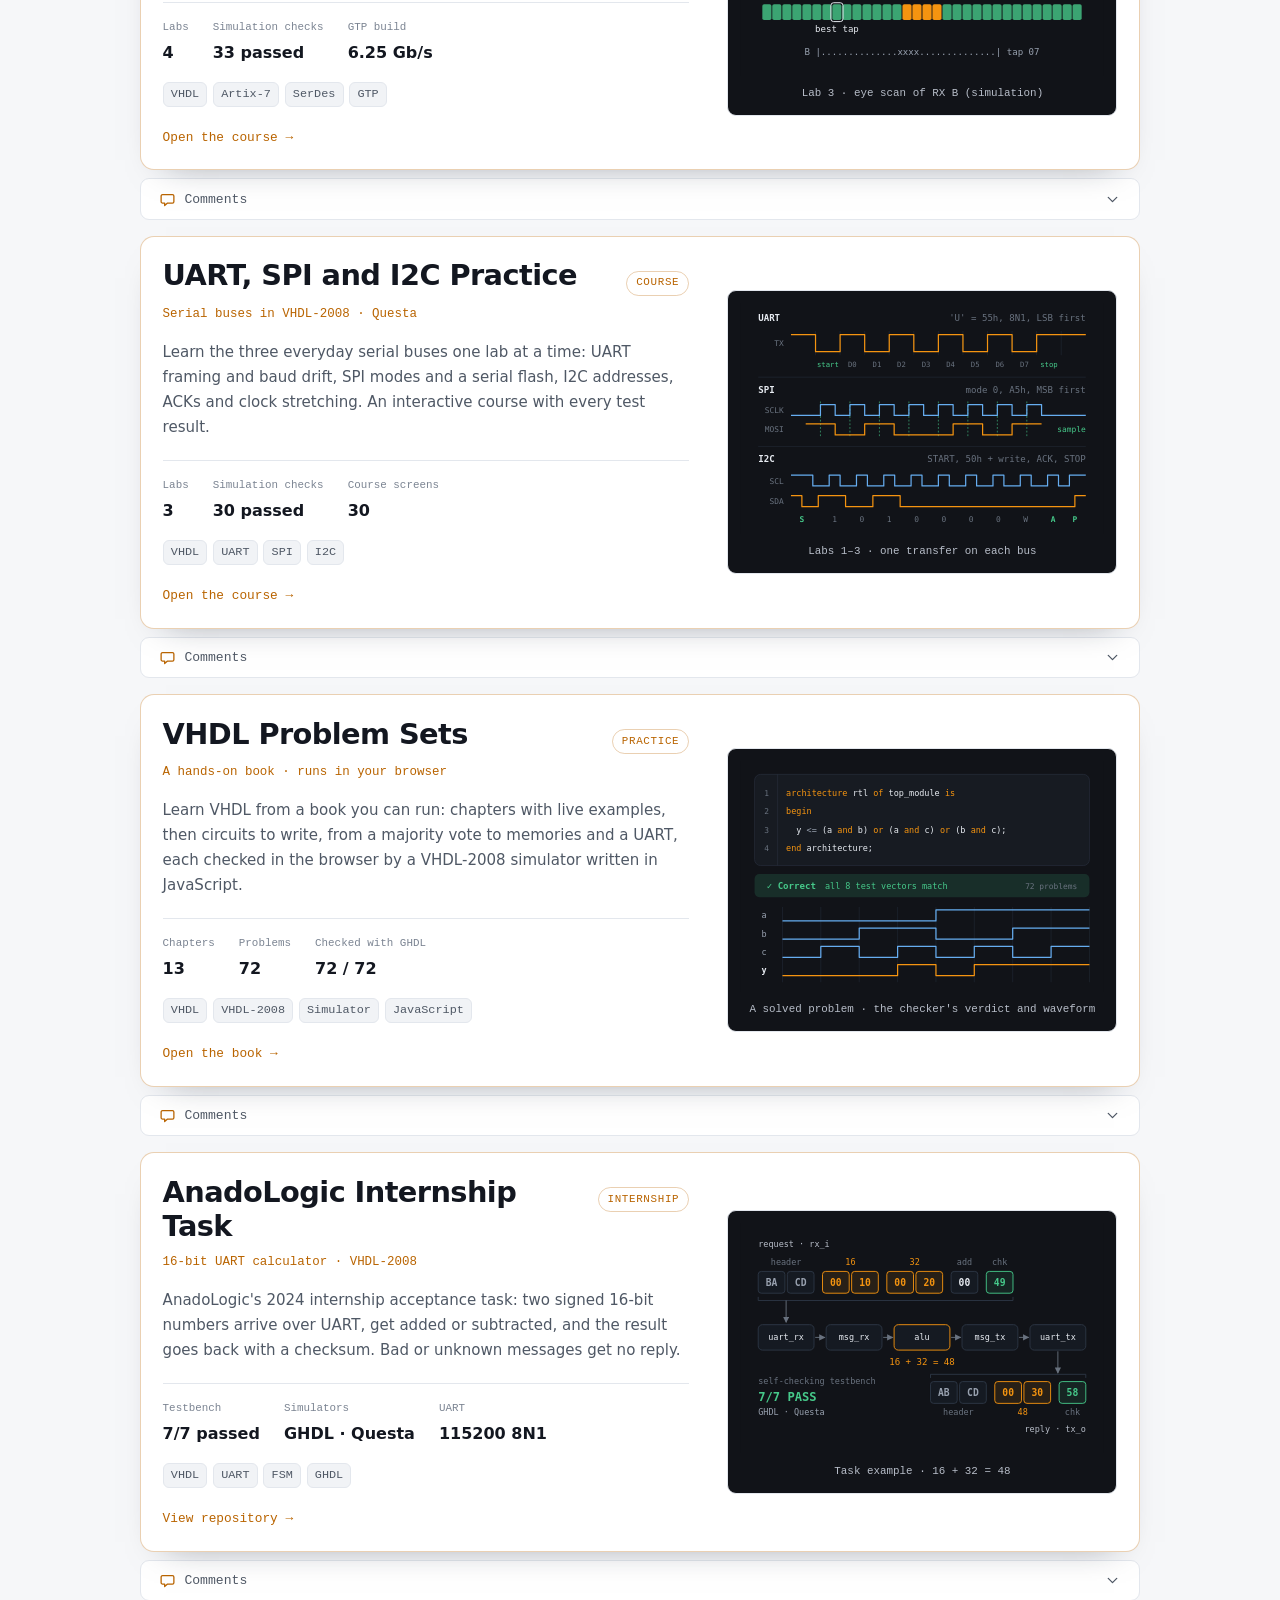
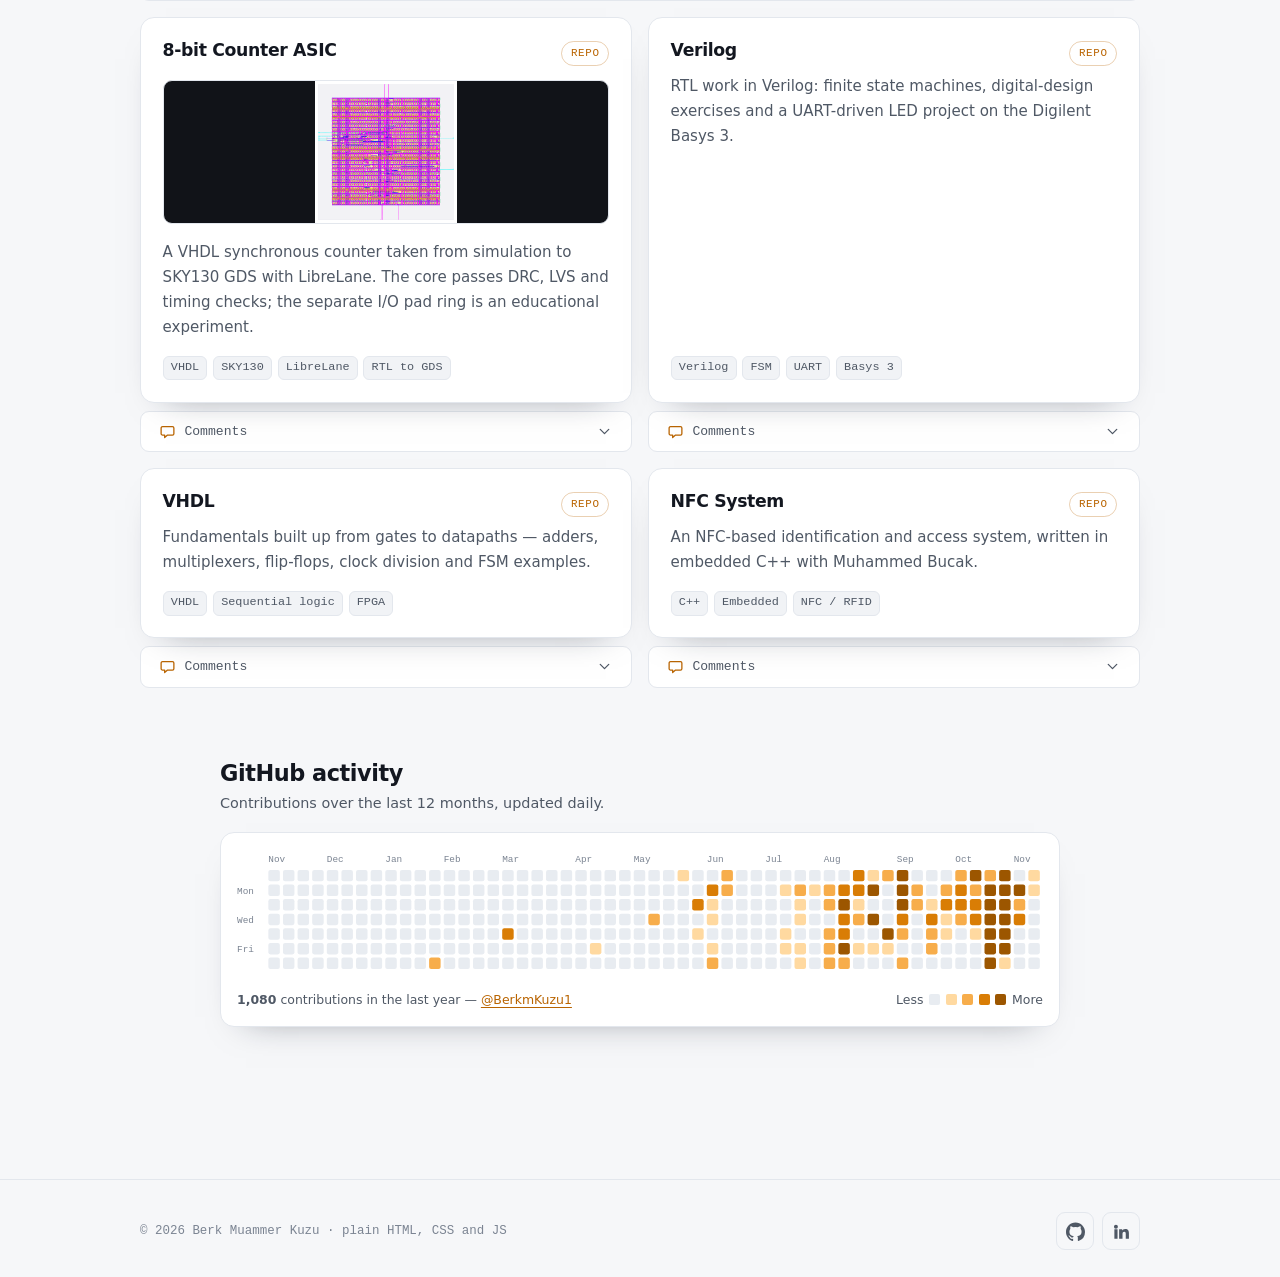
==== commit 56ddac69: "Turn the VHDL problem sets into a hands-on book The page is now a book of 13 chapters. Each chapter " ====
--- a/index.html
+++ b/index.html
@@ -225,20 +225,19 @@
                                 <h3>VHDL Problem Sets</h3>
                                 <span class="badge badge-accent">Practice</span>
                             </div>
-                            <span class="project-subtitle mono">55 problems &middot; checked in your browser</span>
-                            <p>
-                                Learn VHDL by writing classic circuits, from a majority vote to
-                                adders, shift registers and state machines. A VHDL-2008 simulator
-                                written in JavaScript checks every answer right in the browser and
-                                shows where it goes wrong.
-                            </p>
-                            <dl class="project-results">
-                                <div><dt>Problems</dt><dd>55</dd></div>
-                                <div><dt>Sections</dt><dd>9</dd></div>
-                                <div><dt>Checked with GHDL</dt><dd>55 / 55</dd></div>
+                            <span class="project-subtitle mono">A hands-on book &middot; runs in your browser</span>
+                            <p>
+                                Learn VHDL from a book you can run: chapters with live examples, then
+                                circuits to write, from a majority vote to memories and a UART, each
+                                checked in the browser by a VHDL-2008 simulator written in JavaScript.
+                            </p>
+                            <dl class="project-results">
+                                <div><dt>Chapters</dt><dd>13</dd></div>
+                                <div><dt>Problems</dt><dd>72</dd></div>
+                                <div><dt>Checked with GHDL</dt><dd>72 / 72</dd></div>
                             </dl>
                             <ul class="tags"><li>VHDL</li><li>VHDL-2008</li><li>Simulator</li><li>JavaScript</li></ul>
-                            <span class="project-repo mono">Start solving &rarr;</span>
+                            <span class="project-repo mono">Open the book &rarr;</span>
                         </div>
                         <figure class="project-visual">
                             <img src="assets/projects/vhdl-problems.svg" alt="An editor with a VHDL architecture, the checker reporting that all test vectors match, and the waveform" width="600" height="380" loading="lazy" decoding="async">
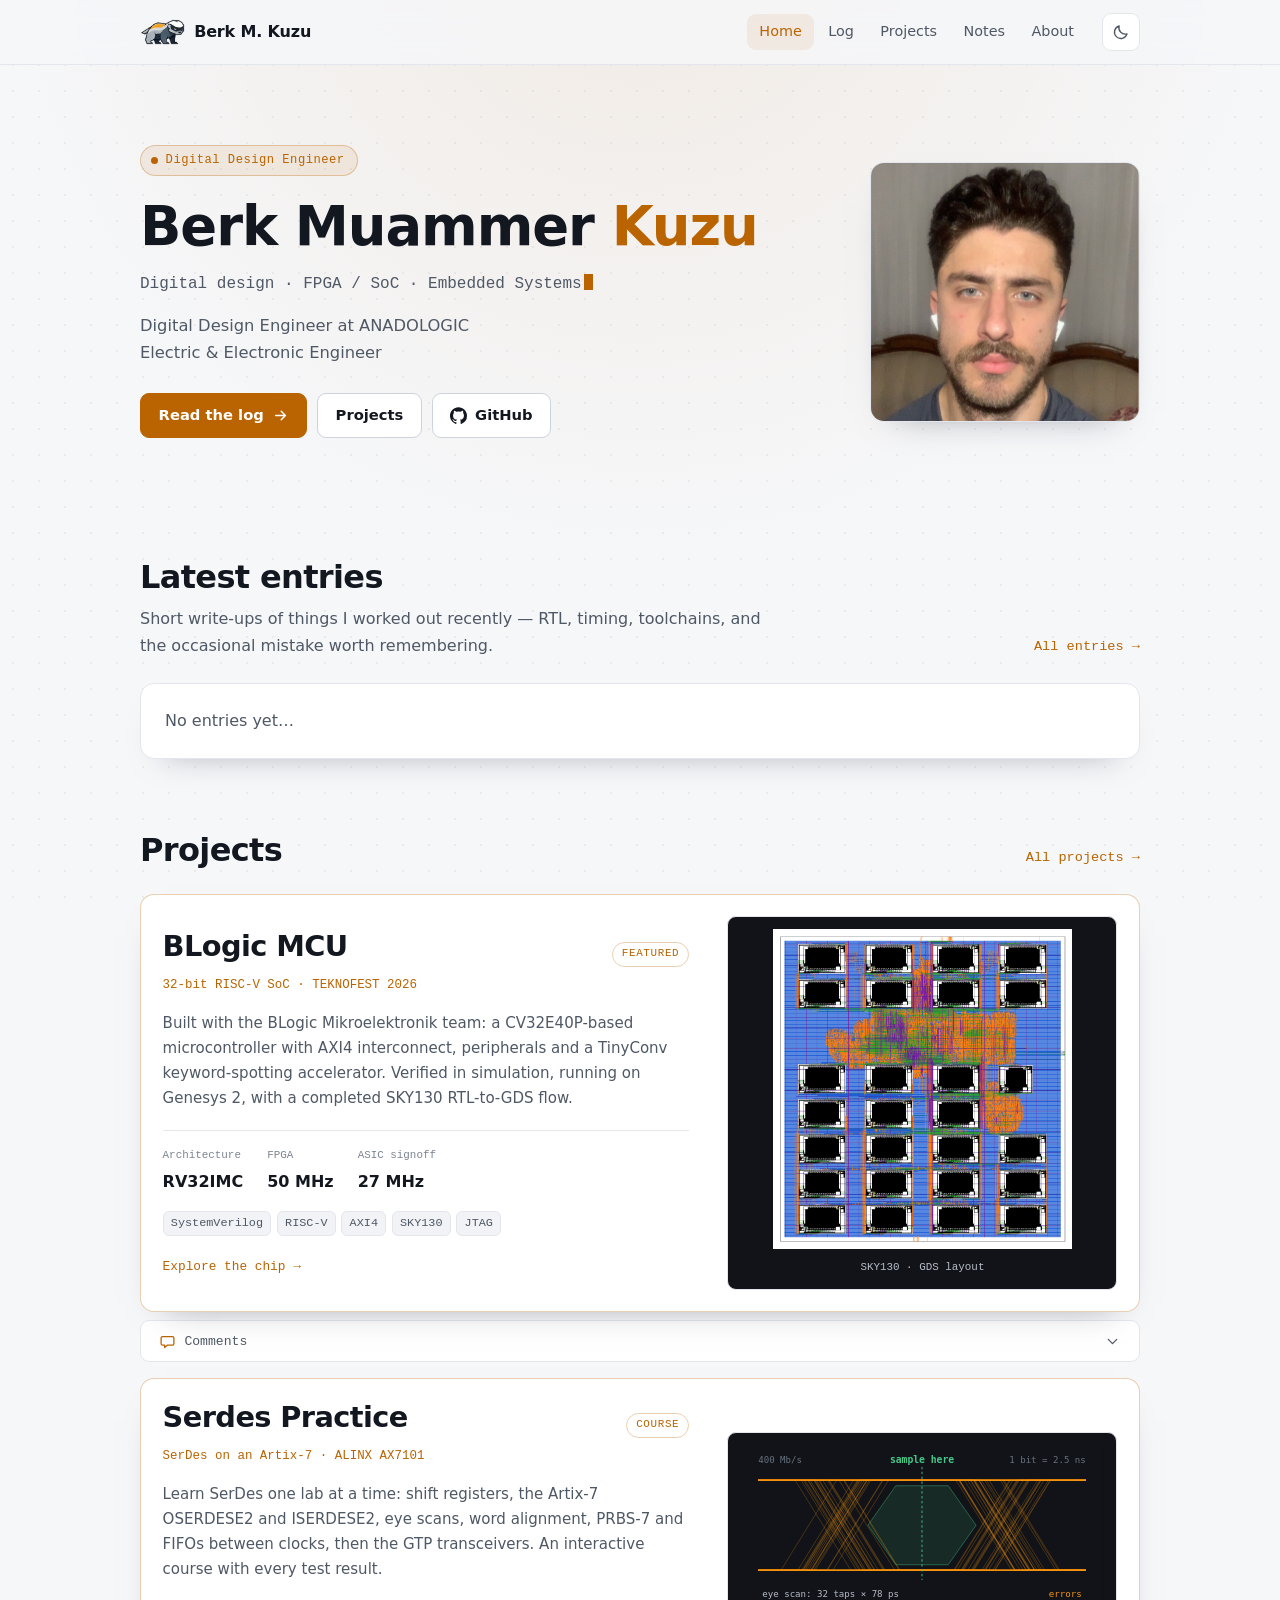
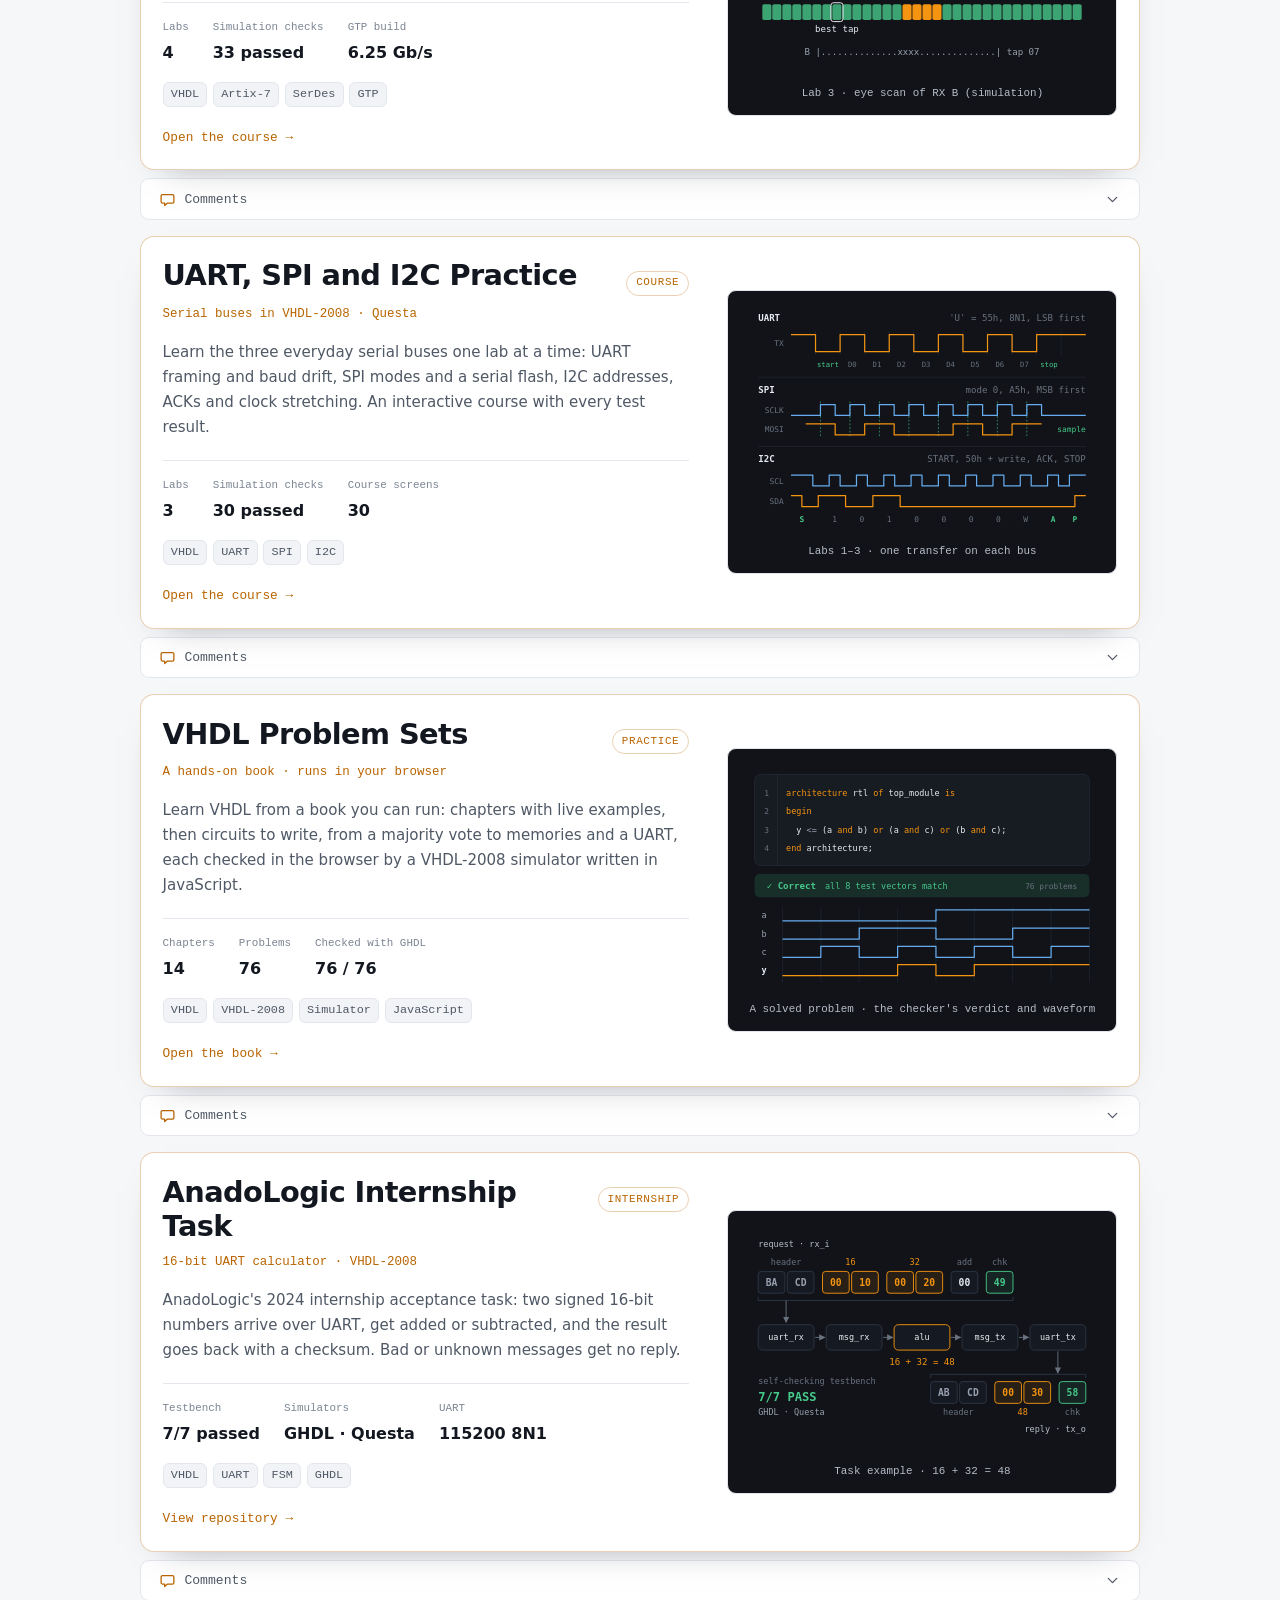
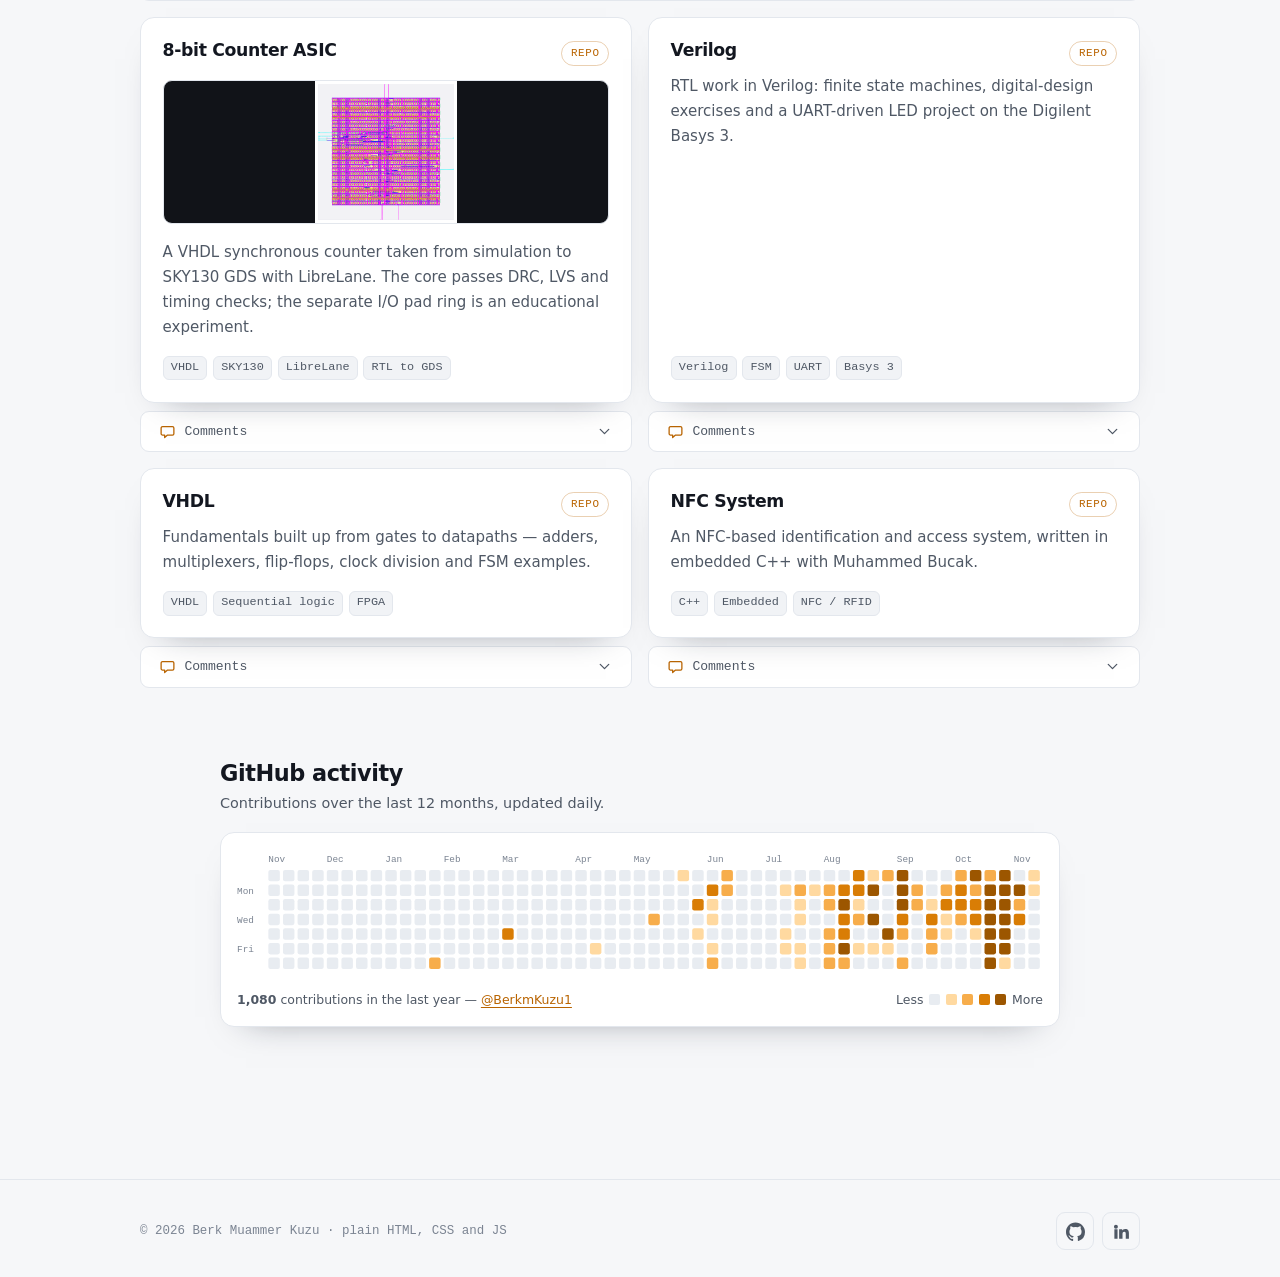
==== commit a4f49d18: "Add a testbench chapter with bug-catching exercises Chapter 13 teaches testbenches with two runnable" ====
--- a/index.html
+++ b/index.html
@@ -232,9 +232,9 @@
                                 checked in the browser by a VHDL-2008 simulator written in JavaScript.
                             </p>
                             <dl class="project-results">
-                                <div><dt>Chapters</dt><dd>13</dd></div>
-                                <div><dt>Problems</dt><dd>72</dd></div>
-                                <div><dt>Checked with GHDL</dt><dd>72 / 72</dd></div>
+                                <div><dt>Chapters</dt><dd>14</dd></div>
+                                <div><dt>Problems</dt><dd>76</dd></div>
+                                <div><dt>Checked with GHDL</dt><dd>76 / 76</dd></div>
                             </dl>
                             <ul class="tags"><li>VHDL</li><li>VHDL-2008</li><li>Simulator</li><li>JavaScript</li></ul>
                             <span class="project-repo mono">Open the book &rarr;</span>
